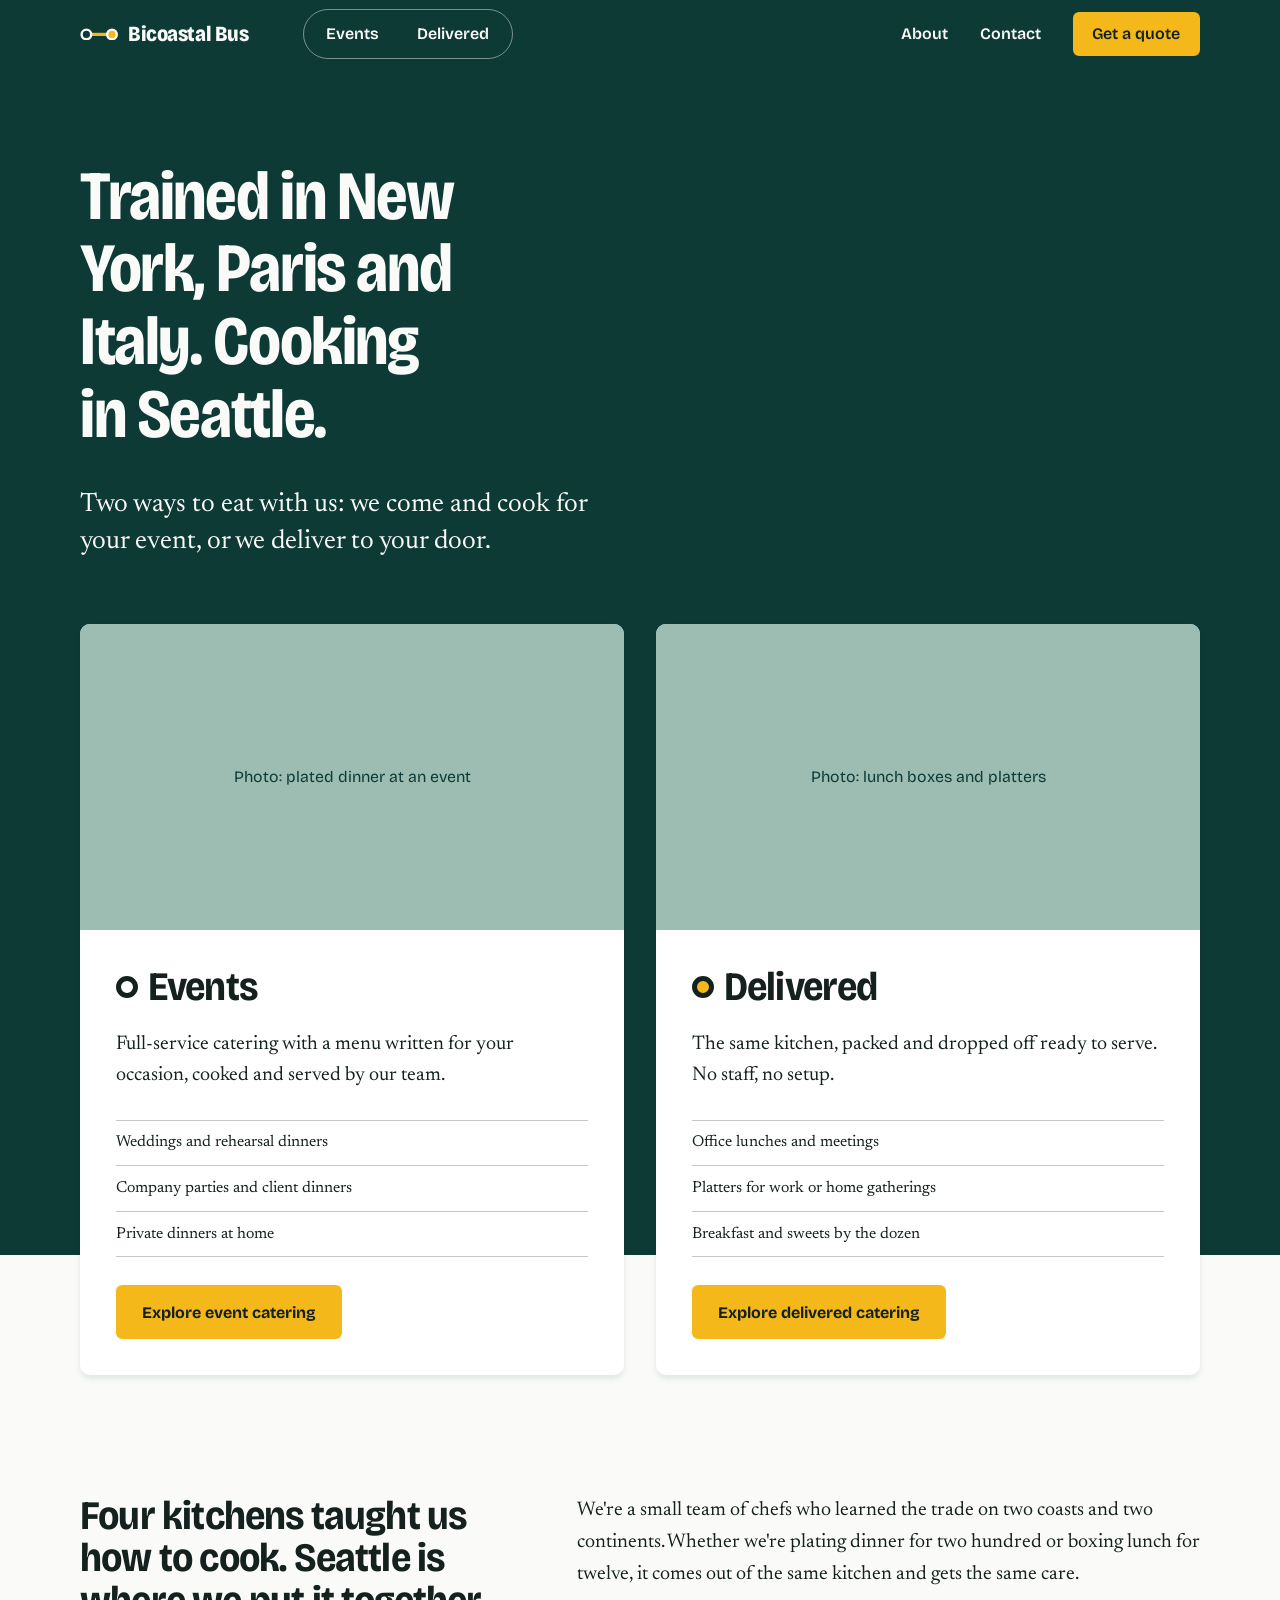
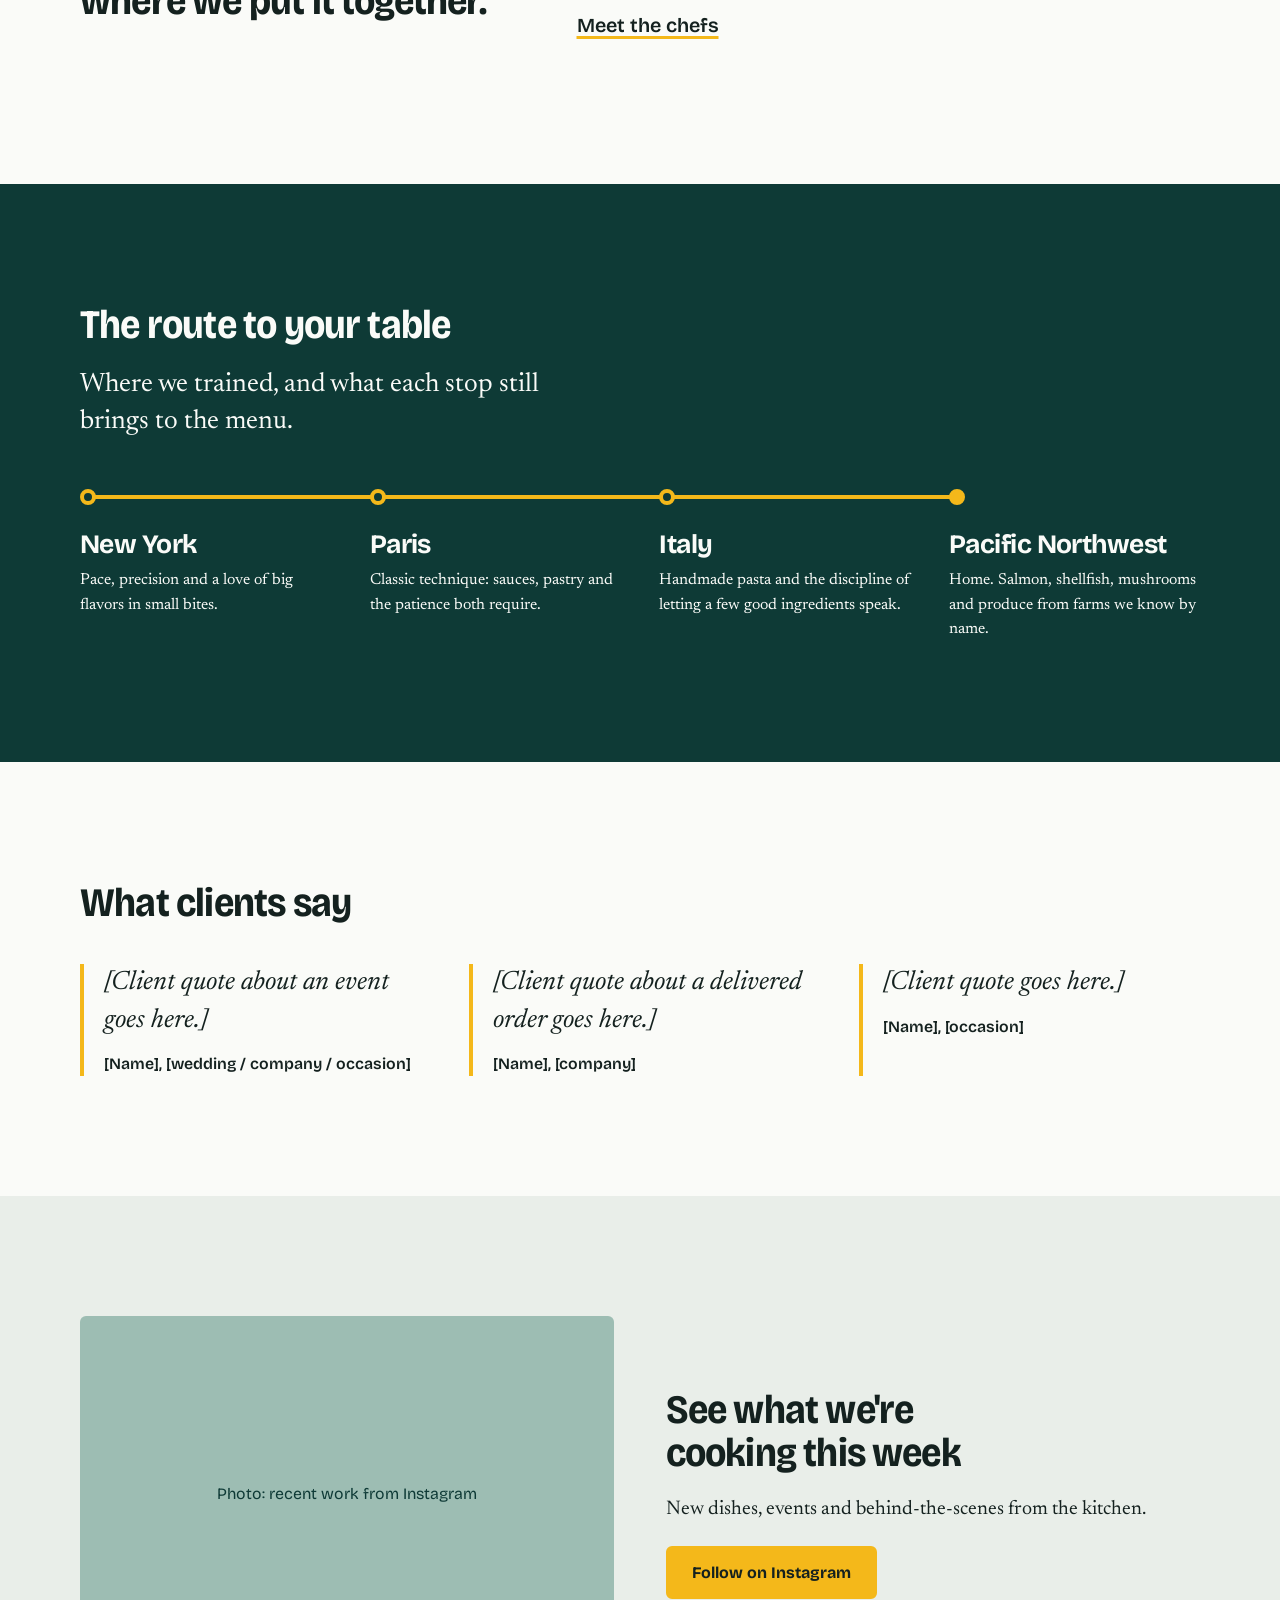
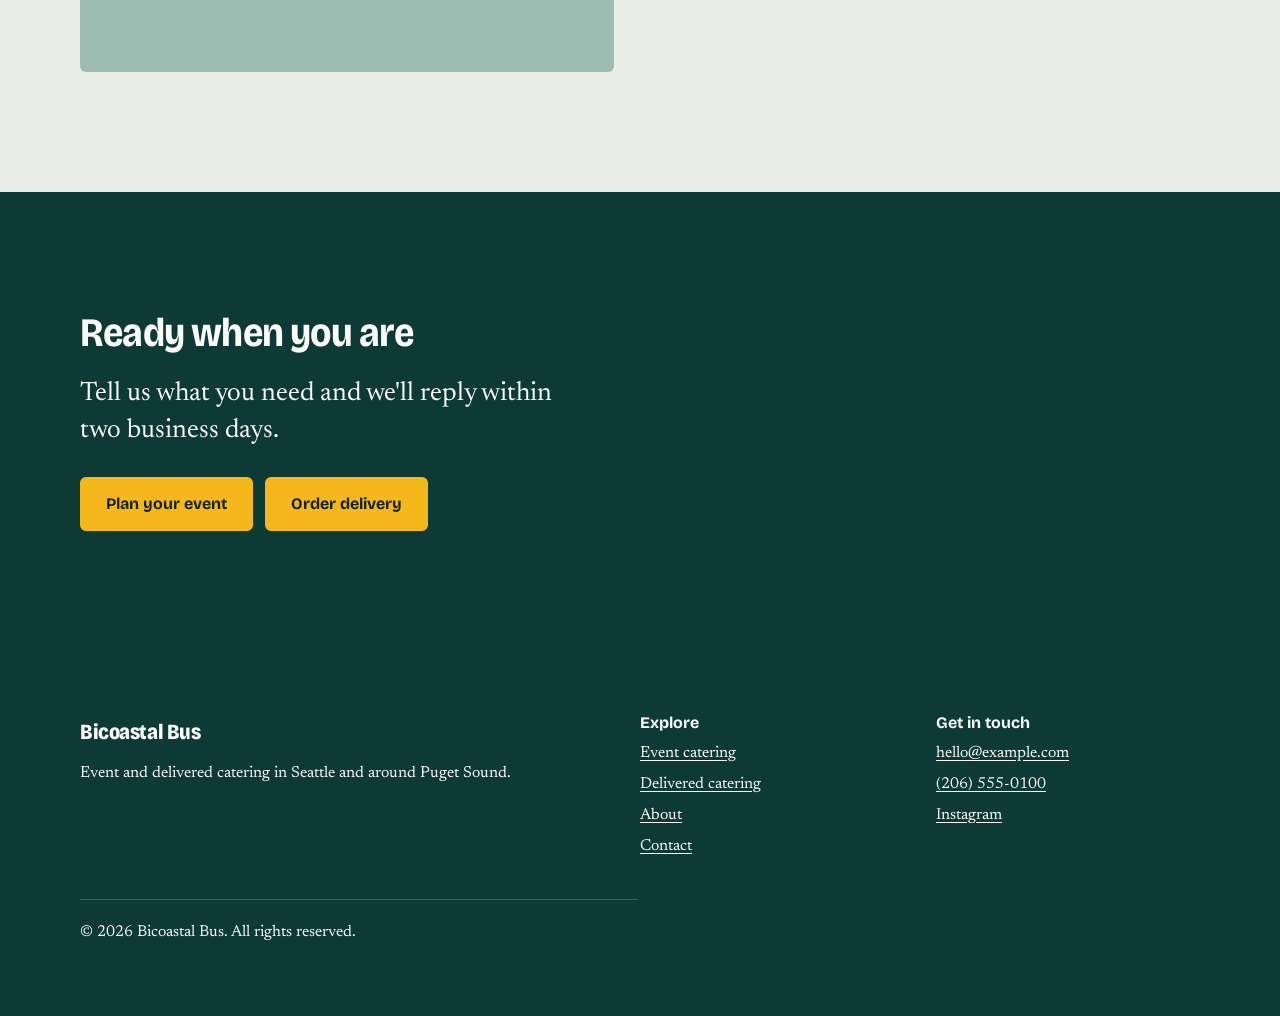
==== index.html @ 14158a3b "setup repo" ====
<!DOCTYPE html>
<html lang="en">
<head>
  <meta charset="utf-8">
  <meta name="viewport" content="width=device-width, initial-scale=1">
  <title>Bicoastal Bus | Event and delivered catering in Seattle</title>
  <meta name="description" content="Seattle catering from chefs trained in New York, Paris, Italy and the Pacific Northwest. Full-service events and delivered catering.">
  <meta name="theme-color" content="#0e3a36">

  <script>document.documentElement.classList.add("js");</script>
  <link rel="preconnect" href="https://fonts.googleapis.com">
  <link rel="preconnect" href="https://fonts.gstatic.com" crossorigin>
  <link href="https://fonts.googleapis.com/css2?family=Bricolage+Grotesque:opsz,wdth,wght@12..96,75..100,400..800&family=Newsreader:ital,opsz,wght@0,6..72,400..600;1,6..72,400&display=swap" rel="stylesheet">
  <link rel="stylesheet" href="css/styles.css">
  <script src="js/main.js" defer></script>
</head>
<body>
  <a class="skip-link" href="#main">Skip to content</a>

  <!-- HEADER (repeated on every page) -->
  <header class="site-header">
    <div class="wrap site-header__inner">
      <a class="brand" href="index.html">
        <!-- Placeholder mark: two stops, one line. Swap for the real logo. -->
        <svg viewBox="0 0 48 16" aria-hidden="true">
          <line x1="8" y1="8" x2="40" y2="8" stroke="#f4b81a" stroke-width="4"/>
          <circle cx="8" cy="8" r="6" fill="#0e3a36" stroke="#fafbf8" stroke-width="3"/>
          <circle cx="40" cy="8" r="6" fill="#f4b81a" stroke="#fafbf8" stroke-width="3"/>
        </svg>
        Bicoastal Bus
      </a>

      <!-- The two sides of the business. Always visible, on every page. -->
      <nav class="mode" aria-label="Catering type">
        <a href="events.html">Events</a>
        <a href="delivered.html">Delivered</a>
        
      </nav>

      <button class="nav-toggle" type="button" aria-expanded="false" aria-controls="site-nav">Menu</button>

      <nav class="site-nav" id="site-nav" aria-label="Main">
        <ul>
          <li><a href="about.html">About</a></li>
          <li><a href="contact.html">Contact</a></li>
          <li><a class="btn" href="contact.html">Get a quote</a></li>
        </ul>
      </nav>
    </div>
  </header>

  <main id="main">

    <!-- HERO: headline, then the two doors -->
    <section class="hero">
      <div class="wrap">
        <h1>Trained in New York, Paris and Italy. Cooking in Seattle.</h1>
        <p class="lede">Two ways to eat with us: we come and cook for your event, or we deliver to your door.</p>

        <div class="doors">
          <article class="door">
            <figure class="photo"><span>Photo: plated dinner at an event</span></figure>
            <div class="door__body">
              <h2><span class="stop" aria-hidden="true"></span>Events</h2>
              <p>Full-service catering with a menu written for your occasion, cooked and served by our team.</p>
              <ul>
                <li>Weddings and rehearsal dinners</li>
                <li>Company parties and client dinners</li>
                <li>Private dinners at home</li>
              </ul>
              <a class="btn" href="events.html">Explore event catering</a>
            </div>
          </article>

          <article class="door">
            <figure class="photo"><span>Photo: lunch boxes and platters</span></figure>
            <div class="door__body">
              <h2><span class="stop stop--filled" aria-hidden="true"></span>Delivered</h2>
              <p>The same kitchen, packed and dropped off ready to serve. No staff, no setup.</p>
              <ul>
                <li>Office lunches and meetings</li>
                <li>Platters for work or home gatherings</li>
                <li>Breakfast and sweets by the dozen</li>
              </ul>
              <a class="btn" href="delivered.html">Explore delivered catering</a>
            </div>
          </article>
        </div>
      </div>
    </section>

    <!-- BRAND STATEMENT -->
    <section class="section">
      <div class="wrap split">
        <h2>Four kitchens taught us how to cook. Seattle is where we put it together.</h2>
        <div>
          <p>We're a small team of chefs who learned the trade on two coasts and two continents. Whether we're plating dinner for two hundred or boxing lunch for twelve, it comes out of the same kitchen and gets the same care.</p>
          <p><a class="text-link" href="about.html">Meet the chefs</a></p>
        </div>
      </div>
    </section>

    <!-- THE ROUTE -->
    <section class="section section--dark" aria-labelledby="route-heading">
      <div class="wrap">
        <h2 id="route-heading">The route to your table</h2>
        <p class="lede" style="margin-bottom: 3rem;">Where we trained, and what each stop still brings to the menu.</p>

        <ol class="route">
          <li class="route__stop">
            <h3>New York</h3>
            <p>Pace, precision and a love of big flavors in small bites.</p>
          </li>
          <li class="route__stop">
            <h3>Paris</h3>
            <p>Classic technique: sauces, pastry and the patience both require.</p>
          </li>
          <li class="route__stop">
            <h3>Italy</h3>
            <p>Handmade pasta and the discipline of letting a few good ingredients speak.</p>
          </li>
          <li class="route__stop">
            <h3>Pacific Northwest</h3>
            <p>Home. Salmon, shellfish, mushrooms and produce from farms we know by name.</p>
          </li>
        </ol>
      </div>
    </section>

    <!-- CLIENT QUOTES — placeholders: use real reviews only -->
    <section class="section" aria-labelledby="quotes-heading">
      <div class="wrap">
        <h2 id="quotes-heading" style="margin-bottom: 2.5rem;">What clients say</h2>
        <div class="quotes">
          <blockquote>
            <p>[Client quote about an event goes here.]</p>
            <footer>[Name], [wedding / company / occasion]</footer>
          </blockquote>
          <blockquote>
            <p>[Client quote about a delivered order goes here.]</p>
            <footer>[Name], [company]</footer>
          </blockquote>
          <blockquote>
            <p>[Client quote goes here.]</p>
            <footer>[Name], [occasion]</footer>
          </blockquote>
        </div>
      </div>
    </section>

    <!-- INSTAGRAM -->
    <section class="section section--fog">
      <div class="wrap split split--even">
        <figure class="photo photo--wide"><span>Photo: recent work from Instagram</span></figure>
        <div>
          <h2>See what we're cooking this week</h2>
          <p>New dishes, events and behind-the-scenes from the kitchen.</p>
          <a class="btn" href="https://www.instagram.com/bicoastalbus25/" rel="noopener">Follow on Instagram</a>
        </div>
      </div>
    </section>

    <!-- CLOSING CTA: both paths again -->
    <section class="section section--dark cta-band">
      <div class="wrap">
        <h2>Ready when you are</h2>
        <p class="lede">Tell us what you need and we'll reply within two business days.</p>
        <p style="display: flex; flex-wrap: wrap; gap: 0.75rem; margin: 0;">
          <a class="btn" href="contact.html?type=event">Plan your event</a>
          <a class="btn" href="contact.html?type=delivered">Order delivery</a>
        </p>
      </div>
    </section>

  </main>

  <!-- FOOTER (repeated on every page) -->
  <footer class="site-footer">
    <div class="wrap">
      <div class="site-footer__inner">
        <div>
          <a class="brand" href="index.html">Bicoastal Bus</a>
          <p>Event and delivered catering in Seattle and around Puget Sound.</p>
        </div>
        <div>
          <h2>Explore</h2>
          <ul>
            <li><a href="events.html">Event catering</a></li>
            <li><a href="delivered.html">Delivered catering</a></li>
            <li><a href="about.html">About</a></li>
            <li><a href="contact.html">Contact</a></li>
          </ul>
        </div>
        <div>
          <h2>Get in touch</h2>
          <ul>
            <!-- TODO: real email and phone -->
            <li><a href="mailto:hello@example.com">hello@example.com</a></li>
            <li><a href="tel:+12065550100">(206) 555-0100</a></li>
            <li><a href="https://www.instagram.com/bicoastalbus25/" rel="noopener">Instagram</a></li>
          </ul>
        </div>
      </div>
      <p class="site-footer__legal">&copy; <span data-year>2026</span> Bicoastal Bus. All rights reserved.</p>
    </div>
  </footer>
</body>
</html>
---- css/styles.css ----
/* ==========================================================================
   Bicoastal Bus — starter stylesheet
   Version 2: Events / Delivered structure
   1. Tokens   2. Base   3. Layout helpers   4. Header / nav + mode switch
   5. Buttons   6. Hero + doors   7. Route   8. Sections   9. Menus
   10. Forms   11. Footer   12. Motion preferences
   ========================================================================== */

/* 1. Tokens --------------------------------------------------------------- */
:root {
  --spruce: #0e3a36;   /* primary dark: header, hero, footer */
  --ink: #14211f;      /* body text */
  --paper: #fafbf8;    /* page background */
  --fog: #e9eee9;      /* alternate section background */
  --glass: #9dbdb3;    /* photo placeholders, quiet accents */
  --yellow: #f4b81a;   /* the bus: route line, buttons, focus */

  --font-display: "Bricolage Grotesque", "Arial Narrow", system-ui, sans-serif;
  --font-body: "Newsreader", Georgia, "Times New Roman", serif;

  /* Fluid type scale (min at ~360px, max at ~1280px) */
  --step--1: clamp(0.9rem, 0.87rem + 0.15vw, 1rem);
  --step-0: clamp(1.0625rem, 1rem + 0.3vw, 1.25rem);
  --step-1: clamp(1.3rem, 1.18rem + 0.6vw, 1.7rem);
  --step-2: clamp(1.7rem, 1.4rem + 1.4vw, 2.6rem);
  --step-3: clamp(2.3rem, 1.6rem + 3.4vw, 4.6rem);

  --gutter: clamp(1.25rem, 0.6rem + 3vw, 3rem);
  --section: clamp(3.5rem, 2rem + 7vw, 7.5rem);
  --max: 76rem;
  --radius: 0.375rem;
}

/* 2. Base ----------------------------------------------------------------- */
*, *::before, *::after { box-sizing: border-box; }

html { -webkit-text-size-adjust: 100%; scroll-behavior: smooth; }

body {
  margin: 0;
  background: var(--paper);
  color: var(--ink);
  font-family: var(--font-body);
  font-size: var(--step-0);
  line-height: 1.6;
}

h1, h2, h3 {
  font-family: var(--font-display);
  font-weight: 700;
  line-height: 1.05;
  letter-spacing: -0.02em;
  margin: 0 0 0.5em;
  text-wrap: balance;
}
h1 { font-size: var(--step-3); font-stretch: 85%; }
h2 { font-size: var(--step-2); font-stretch: 90%; }
h3 { font-size: var(--step-1); line-height: 1.2; }

p { margin: 0 0 1em; max-width: 62ch; }
a { color: inherit; text-underline-offset: 0.2em; }
img { display: block; max-width: 100%; height: auto; }
:where(ul[class], ol[class]),
.site-nav ul,
.site-footer ul { list-style: none; margin: 0; padding: 0; }

:focus-visible {
  outline: 3px solid var(--yellow);
  outline-offset: 3px;
  border-radius: 2px;
}

.skip-link {
  position: absolute;
  left: 1rem;
  top: -4rem;
  z-index: 100;
  background: var(--yellow);
  color: var(--ink);
  padding: 0.6rem 1rem;
  font-family: var(--font-display);
  font-weight: 600;
}
.skip-link:focus { top: 1rem; }

.visually-hidden {
  position: absolute;
  width: 1px; height: 1px;
  overflow: hidden;
  clip-path: inset(50%);
  white-space: nowrap;
}

/* 3. Layout helpers ------------------------------------------------------- */
.wrap {
  width: 100%;
  max-width: var(--max);
  margin-inline: auto;
  padding-inline: var(--gutter);
}

.section { padding-block: var(--section); }
.section--fog { background: var(--fog); }
.section--dark { background: var(--spruce); color: var(--paper); }

.lede { font-size: var(--step-1); line-height: 1.4; max-width: 34ch; }

/* Two columns from 800px up; stacked below. */
.split {
  display: grid;
  gap: clamp(1.5rem, 4vw, 4rem);
}
@media (min-width: 50em) {
  .split { grid-template-columns: 5fr 7fr; align-items: start; }
  .split--even { grid-template-columns: 1fr 1fr; align-items: center; }
}

/* Photo slots.
   Replace the <span> with <img src="images/…" alt="…" loading="lazy">.
   The figure keeps its aspect ratio either way. */
.photo {
  margin: 0;
  aspect-ratio: 4 / 5;
  background: var(--glass);
  border-radius: var(--radius);
  overflow: hidden;
  display: grid;
  place-items: center;
}
.photo--wide { aspect-ratio: 3 / 2; }
.photo img { width: 100%; height: 100%; object-fit: cover; }
.photo span {
  font-family: var(--font-display);
  font-size: var(--step--1);
  color: var(--spruce);
  padding: 1rem;
  text-align: center;
}

/* 4. Header / nav --------------------------------------------------------- */
.site-header {
  position: sticky;
  top: 0;
  z-index: 50;
  background: var(--spruce);
  color: var(--paper);
}
.site-header__inner {
  display: flex;
  align-items: center;
  justify-content: space-between;
  flex-wrap: wrap;
  gap: 0 1rem;
  min-height: 4.25rem;
}
.site-header .brand { padding-block: 0.9rem; }

.brand {
  display: inline-flex;
  align-items: center;
  gap: 0.6rem;
  font-family: var(--font-display);
  font-weight: 800;
  font-stretch: 85%;
  font-size: 1.35rem;
  letter-spacing: -0.02em;
  text-decoration: none;
}
.brand svg { width: 2.4rem; height: auto; flex: none; }

/* Events / Delivered switch. Sits in the header on every page.
   Mobile: full-width second row. Desktop: inline next to the logo. */
.mode {
  display: flex;
  order: 3;
  flex-basis: 100%;
  margin-bottom: 0.75rem;
  padding: 3px;
  border: 1.5px solid rgb(250 251 248 / 0.45);
  border-radius: 99px;
}
.mode a {
  flex: 1;
  text-align: center;
  padding: 0.5rem 1.2rem;
  border-radius: 99px;
  font-family: var(--font-display);
  font-weight: 600;
  font-size: 1rem;
  text-decoration: none;
}
.mode a:hover { background: rgb(250 251 248 / 0.12); }
.mode a[aria-current="page"] { background: var(--yellow); color: var(--ink); }
@media (min-width: 56em) {
  .mode { order: 0; flex-basis: auto; margin: 0 auto 0 clamp(1rem, 3vw, 2.5rem); }
}

.nav-toggle {
  display: inline-flex;
  align-items: center;
  gap: 0.5rem;
  background: none;
  border: 1.5px solid currentColor;
  border-radius: var(--radius);
  color: inherit;
  font: 600 1rem var(--font-display);
  padding: 0.5rem 0.8rem;
  cursor: pointer;
}

.site-nav { display: none; }
.site-nav.is-open {
  display: block;
  position: absolute;
  inset: 100% 0 auto 0;
  background: var(--spruce);
  border-top: 1px solid rgb(250 251 248 / 0.2);
  padding: 0.5rem var(--gutter) 1.5rem;
}
.site-nav ul { display: flex; flex-direction: column; }
.site-nav a {
  display: block;
  padding: 0.85rem 0;
  font-family: var(--font-display);
  font-weight: 600;
  font-size: 1.15rem;
  text-decoration: none;
}
.site-nav a[aria-current="page"] {
  text-decoration: underline;
  text-decoration-color: var(--yellow);
  text-decoration-thickness: 3px;
}
.site-nav .btn { display: inline-block; margin-top: 0.75rem; padding: 0.8rem 1.3rem; }

/* No JS? Show the nav inline instead of hiding it behind a dead button. */
html:not(.js) .nav-toggle { display: none; }
html:not(.js) .site-header__inner { flex-wrap: wrap; padding-block: 0.75rem; }
html:not(.js) .site-nav { display: block; width: 100%; }

/* 56em, not 48em: the header also has to fit the Events / Delivered switch. */
@media (min-width: 56em) {
  .nav-toggle { display: none; }
  .site-nav,
  .site-nav.is-open,
  html:not(.js) .site-nav {
    display: block;
    position: static;
    width: auto;
    padding: 0;
    border: 0;
  }
  .site-nav ul { flex-direction: row; align-items: center; gap: clamp(1rem, 2.5vw, 2.25rem); }
  .site-nav a { font-size: 1rem; padding: 0.5rem 0; }
  .site-nav .btn { margin-top: 0; padding: 0.65rem 1.1rem; }
}

/* 5. Buttons -------------------------------------------------------------- */
.btn {
  display: inline-block;
  background: var(--yellow);
  color: var(--ink);
  font-family: var(--font-display);
  font-weight: 700;
  font-size: 1rem;
  line-height: 1.2;
  text-decoration: none;
  padding: 0.95rem 1.5rem;
  border: 2px solid var(--yellow);
  border-radius: var(--radius);
  cursor: pointer;
  transition: background-color 0.15s, color 0.15s;
}
.btn:hover { background: transparent; color: inherit; }
.section:not(.section--dark) .btn:hover,
.form .btn:hover { background: var(--ink); border-color: var(--ink); color: var(--paper); }

.text-link {
  font-family: var(--font-display);
  font-weight: 600;
  text-decoration-color: var(--yellow);
  text-decoration-thickness: 3px;
}

/* 6. Hero ----------------------------------------------------------------- */
.hero {
  background: var(--spruce);
  color: var(--paper);
  padding-block: clamp(2.5rem, 1rem + 6vw, 6rem) 0;
}
/* flow-root keeps the doors' negative margin inside the hero, so the hero
   band ends partway down the cards instead of the margin collapsing out. */
.hero > .wrap { display: flow-root; }
.hero h1 { max-width: 14ch; }
.hero .lede { margin-bottom: 1.75rem; }

/* The two doors: Events and Delivered. They hang over the bottom edge of the hero. */
.doors {
  display: grid;
  gap: clamp(1rem, 2.5vw, 2rem);
  margin-top: clamp(2.5rem, 6vw, 4rem);
  margin-bottom: calc(var(--section) * -1);
  position: relative;
}
@media (min-width: 50em) { .doors { grid-template-columns: 1fr 1fr; } }
.hero + .section { padding-top: calc(var(--section) * 2); }

.door {
  display: flex;
  flex-direction: column;
  background: #fff;
  color: var(--ink);
  border: none;
  box-shadow: 0 4px 6px rgba(14, 58, 54, 0.1);
  border-radius: 10px;
  overflow: hidden;
}
.door .photo { border-radius: 0; aspect-ratio: 16 / 9; }
.door__body {
  display: flex;
  flex-direction: column;
  align-items: flex-start;
  flex: 1;
  padding: clamp(1.25rem, 3vw, 2.25rem);
}
.door h2 { display: flex; align-items: center; gap: 0.6rem; }
.door ul { width: 100%; margin: 0.5rem 0 1.75rem; padding: 0; list-style: none; border-top: 1px solid rgb(20 33 31 / 0.25); }
.door li { padding-block: 0.6rem; border-bottom: 1px solid rgb(20 33 31 / 0.25); font-size: var(--step--1); }
.door .btn { margin-top: auto; }
.door .btn:hover { background: var(--ink); border-color: var(--ink); color: var(--paper); }

/* Stop markers, borrowed from the logo: hollow = Events, filled = Delivered. */
.stop {
  flex: none;
  width: 0.55em;
  height: 0.55em;
  border-radius: 50%;
  border: 0.14em solid var(--ink);
  background: #fff;
}
.stop--filled { background: var(--yellow); }

/* Shorter banner for inner pages */
.page-head {
  background: var(--spruce);
  color: var(--paper);
  padding-block: clamp(2.5rem, 1rem + 5vw, 5rem);
}
.page-head h1 { max-width: 16ch; }
.mode-delivered .page-head { background: var(--yellow); color: var(--ink); }
.page-head p:last-child { margin-bottom: 0; }

/* 7. Route — the bus line with four stops --------------------------------- */
.route {
  position: relative;
  display: grid;
  gap: 2rem;
  padding-left: 2.25rem;         /* mobile: vertical line on the left */
}
.route::before {                  /* the line */
  content: "";
  position: absolute;
  left: 0.5rem;
  top: 0.5rem;
  bottom: 0.5rem;
  width: 4px;
  margin-left: -2px;
  background: var(--yellow);
  transform-origin: top;
  animation: route-draw 1.1s cubic-bezier(0.6, 0, 0.2, 1) 0.2s both;
}
.route__stop { position: relative; }
.route__stop::before {            /* the stop marker */
  content: "";
  position: absolute;
  left: -2.25rem;
  top: 0.2rem;
  width: 1rem;
  height: 1rem;
  border-radius: 50%;
  background: var(--paper);
  border: 4px solid var(--ink);
  box-sizing: border-box;
}
.section--dark .route__stop::before { background: var(--spruce); border-color: var(--yellow); }
.route__stop:last-child::before { background: var(--yellow); }   /* terminus: Seattle */
.route__stop h3 { margin-bottom: 0.3em; }
.route__stop p { font-size: var(--step--1); line-height: 1.55; margin: 0; max-width: 34ch; }

@media (min-width: 50em) {
  .route {
    grid-template-columns: repeat(4, 1fr);
    --route-gap: clamp(1rem, 3vw, 2.5rem);
    gap: var(--route-gap);
    padding-left: 0;
    padding-top: 2.5rem;         /* desktop: horizontal line across the top */
  }
  .route::before {
    left: 0.5rem;
    /* End the line at the last stop (start of column 4), not the container edge. */
    right: calc(25% - 0.75 * var(--route-gap) - 0.5rem);
    top: 0.5rem;
    bottom: auto;
    width: auto;
    height: 4px;
    margin: -2px 0 0;
    transform-origin: left;
    animation-name: route-draw-x;
  }
  .route__stop::before { left: 0; top: -2.5rem; }
}

@keyframes route-draw   { from { transform: scaleY(0); } }
@keyframes route-draw-x { from { transform: scaleX(0); } }

/* 8. Sections ------------------------------------------------------------- */
/* Events: a ruled list, not cards. Name on the left, detail on the right. */
.events { border-top: 2px solid var(--ink); }
.events li {
  display: grid;
  gap: 0.25rem 2rem;
  padding-block: 1.4rem;
  border-bottom: 1px solid rgb(20 33 31 / 0.25);
}
.events h3 { margin: 0; }
.events p { margin: 0; }
@media (min-width: 40em) {
  .events li { grid-template-columns: minmax(12rem, 1fr) 2fr; align-items: baseline; }
}

.team {
  display: grid;
  gap: clamp(1.5rem, 4vw, 3rem);
  grid-template-columns: repeat(auto-fit, minmax(min(16rem, 100%), 1fr));
}
.team h3 { margin: 1rem 0 0.2em; }
.team p { font-size: var(--step--1); }

.cta-band { text-align: left; }
.cta-band h2 { max-width: 18ch; }
.cta-band .lede { margin-bottom: 1.75rem; }

/* How delivery works: a real sequence, so it gets numbers. */
.steps {
  display: grid;
  gap: 2rem clamp(1.5rem, 4vw, 3rem);
  counter-reset: step;
}
@media (min-width: 50em) { .steps { grid-template-columns: repeat(3, 1fr); } }
.steps li { counter-increment: step; border-top: 2px solid var(--ink); padding-top: 1rem; }
.steps li::before {
  content: counter(step);
  display: block;
  font-family: var(--font-display);
  font-weight: 800;
  font-size: var(--step-2);
  line-height: 1;
  margin-bottom: 0.5rem;
}
.steps h3 { margin-bottom: 0.3em; }
.steps p { margin: 0; font-size: var(--step--1); }

/* Ordering facts: label / value pairs */
.facts { display: grid; gap: 0; margin: 0; border-top: 2px solid var(--ink); }
.facts div {
  display: grid;
  gap: 0.15rem 2rem;
  padding-block: 1rem;
  border-bottom: 1px solid rgb(20 33 31 / 0.25);
}
@media (min-width: 40em) { .facts div { grid-template-columns: minmax(10rem, 1fr) 2fr; } }
.facts dt { font-family: var(--font-display); font-weight: 700; }
.facts dd { margin: 0; }

/* Client quotes: plain text, no cards */
.quotes {
  display: grid;
  gap: 2.5rem clamp(1.5rem, 4vw, 3rem);
  grid-template-columns: repeat(auto-fit, minmax(min(16rem, 100%), 1fr));
}
.quotes blockquote { margin: 0; padding-left: 1.25rem; border-left: 4px solid var(--yellow); }
.quotes p { font-size: var(--step-1); line-height: 1.4; font-style: italic; margin-bottom: 0.75rem; }
.quotes footer { font-family: var(--font-display); font-weight: 600; font-size: var(--step--1); }

/* 9. Menus ---------------------------------------------------------------- */
.tabs {
  display: flex;
  gap: 0.5rem;
  overflow-x: auto;              /* swipeable on narrow screens */
  padding: 4px;
  margin: -4px -4px 2.5rem;
  scrollbar-width: thin;
}
.tabs button {
  flex: none;
  background: transparent;
  border: 2px solid var(--ink);
  border-radius: 99px;
  color: var(--ink);
  font: 600 1rem var(--font-display);
  padding: 0.6rem 1.15rem;
  cursor: pointer;
}
.tabs button[aria-selected="true"] { background: var(--ink); color: var(--paper); }
html:not(.js) .tabs { display: none; }          /* without JS, every menu just shows */
.js .menu-panel[hidden] { display: none; }
.menu-panel + .menu-panel { margin-top: 3.5rem; }
.js .menu-panel + .menu-panel { margin-top: 0; }
.js .menu-panel > h2 { position: absolute; width: 1px; height: 1px; overflow: hidden; clip-path: inset(50%); }

.dishes {
  display: grid;
  gap: 0 clamp(2rem, 5vw, 5rem);
  border-top: 2px solid var(--ink);
}
@media (min-width: 50em) { .dishes { grid-template-columns: 1fr 1fr; } }
.dishes li { padding-block: 1.2rem; border-bottom: 1px solid rgb(20 33 31 / 0.25); }
.dishes h3 { font-size: var(--step-0); font-stretch: 100%; letter-spacing: -0.01em; margin: 0 0 0.15em; }
.dishes p { font-size: var(--step--1); margin: 0; }
.dishes small {
  font-family: var(--font-display);
  font-size: 0.8rem;
  font-weight: 600;
  margin-left: 0.4rem;
  white-space: nowrap;
}
.menu-note { font-size: var(--step--1); margin-top: 2rem; }

/* 10. Forms --------------------------------------------------------------- */
.form { display: grid; gap: 1.25rem; }
@media (min-width: 36em) {
  .form { grid-template-columns: 1fr 1fr; }
  .form .field--full { grid-column: 1 / -1; }
}
.field label {
  display: block;
  font-family: var(--font-display);
  font-weight: 600;
  font-size: 0.95rem;
  margin-bottom: 0.35rem;
}
.field input,
.field select,
.field textarea {
  width: 100%;
  font: inherit;
  font-size: 1.0625rem;          /* ≥16px so iOS doesn't zoom on focus */
  color: var(--ink);
  background: #fff;
  border: 1.5px solid var(--ink);
  border-radius: var(--radius);
  padding: 0.75rem 0.85rem;
}
.choice { border: 0; margin: 0; padding: 0; min-width: 0; }
.choice legend {
  font-family: var(--font-display);
  font-weight: 600;
  font-size: 0.95rem;
  margin-bottom: 0.5rem;
  padding: 0;
}
.choice__options { display: grid; gap: 0.75rem; }
@media (min-width: 36em) { .choice__options { grid-template-columns: 1fr 1fr; } }
.choice label {
  display: flex;
  align-items: center;
  gap: 0.6rem;
  padding: 0.8rem 1rem;
  background: #fff;
  border: 1.5px solid var(--ink);
  border-radius: var(--radius);
  font-family: var(--font-display);
  font-weight: 600;
  cursor: pointer;
}
.choice label:has(input:checked) { background: var(--yellow); }
.choice input { width: 1.1rem; height: 1.1rem; accent-color: var(--ink); margin: 0; }
.field textarea { min-height: 9rem; resize: vertical; }
.field .hint { font-size: 0.85rem; margin: 0.3rem 0 0; }
.form-status {
  grid-column: 1 / -1;
  margin: 0;
  padding: 0.85rem 1rem;
  border-left: 4px solid var(--yellow);
  background: var(--fog);
  font-size: var(--step--1);
}
.form-status:empty { display: none; }

.contact-details { font-style: normal; }
.contact-details dt { font-family: var(--font-display); font-weight: 600; font-size: 0.95rem; }
.contact-details dd { margin: 0 0 1.25rem; }

/* 11. Footer -------------------------------------------------------------- */
.site-footer {
  background: var(--spruce);
  color: var(--paper);
  padding-block: clamp(2.5rem, 6vw, 4rem);
  font-size: var(--step--1);
}
.site-footer__inner {
  display: grid;
  gap: 2rem;
}
@media (min-width: 48em) {
  .site-footer__inner { grid-template-columns: 2fr 1fr 1fr; }
}
.site-footer h2 { font-size: 1rem; font-stretch: 100%; letter-spacing: 0; margin-bottom: 0.6rem; }
.site-footer li + li { margin-top: 0.35rem; }
.site-footer p { margin-bottom: 0.4em; }
.site-footer .brand { margin-bottom: 0.75rem; }
.site-footer__legal {
  margin-top: 2.5rem;
  padding-top: 1.25rem;
  border-top: 1px solid rgb(250 251 248 / 0.2);
}

/* 12. Motion preferences -------------------------------------------------- */
@media (prefers-reduced-motion: reduce) {
  html { scroll-behavior: auto; }
  .route::before { animation: none; }
  .btn { transition: none; }
}
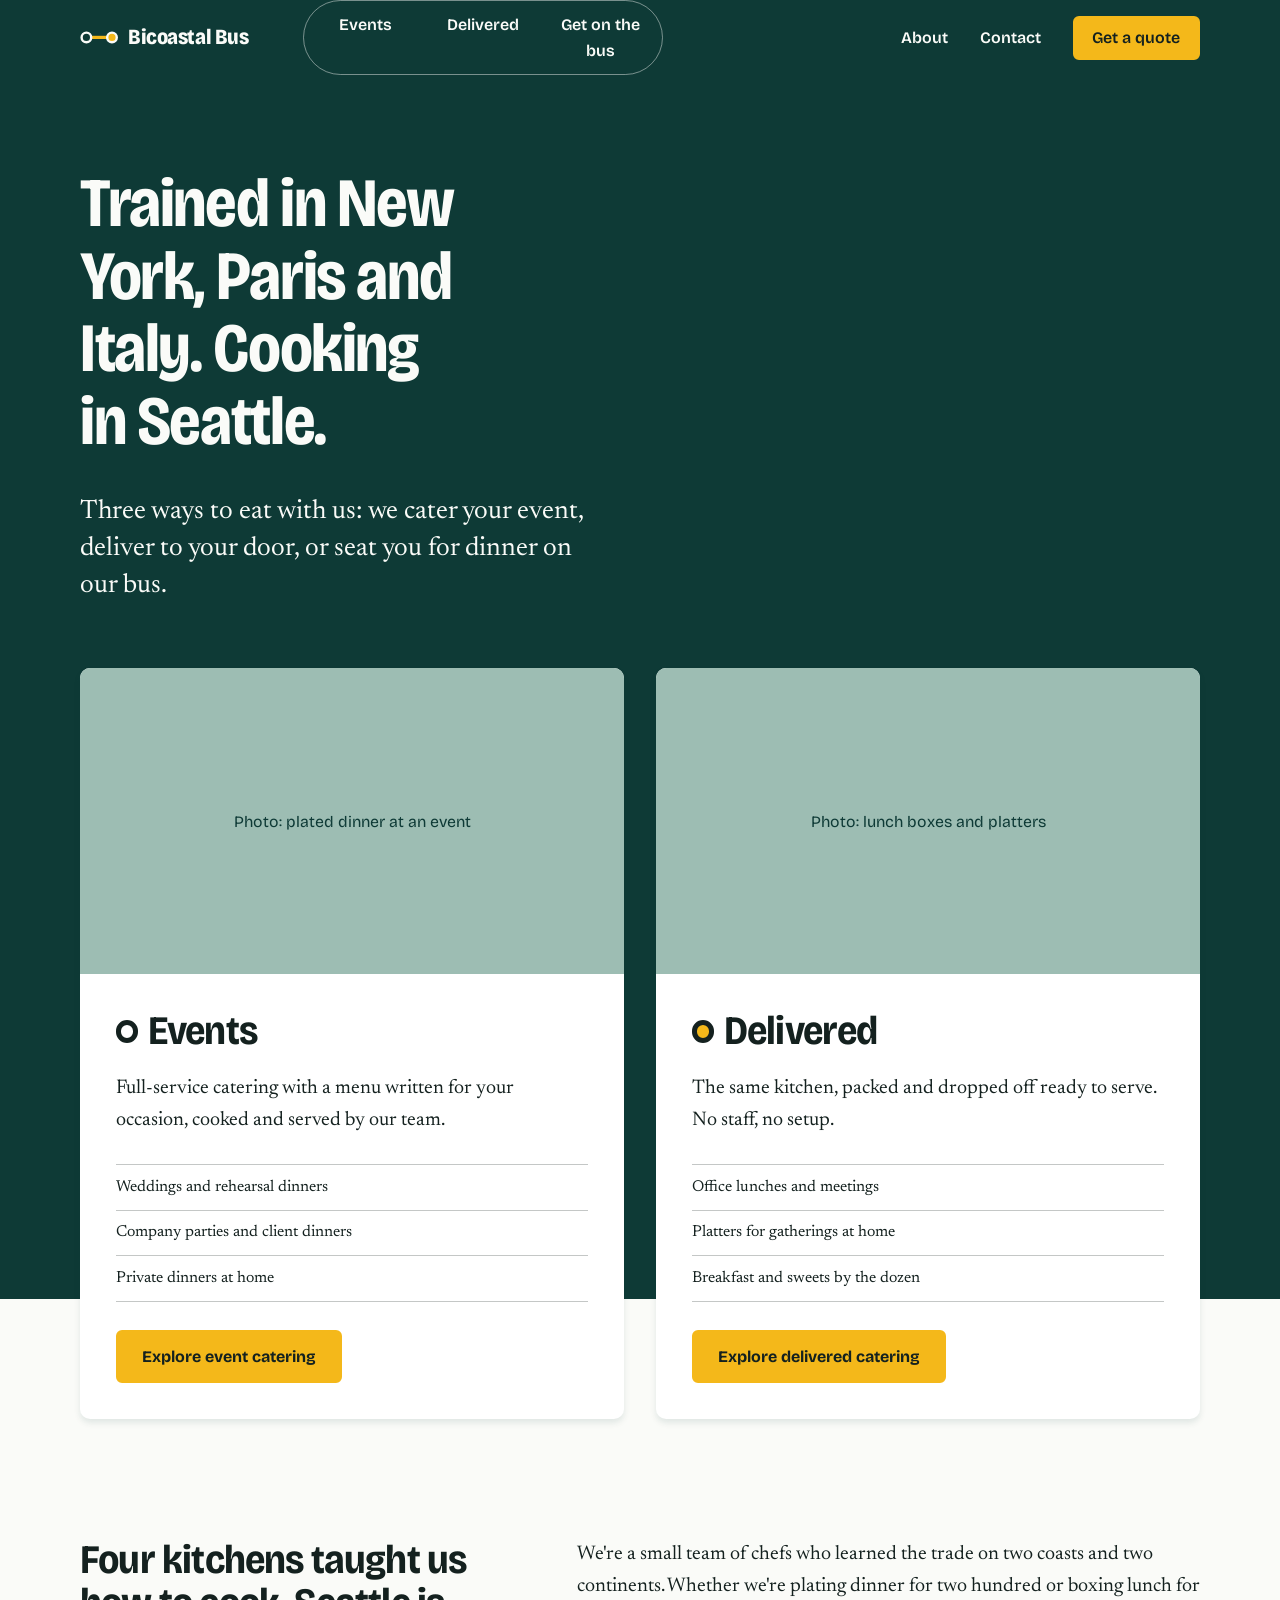
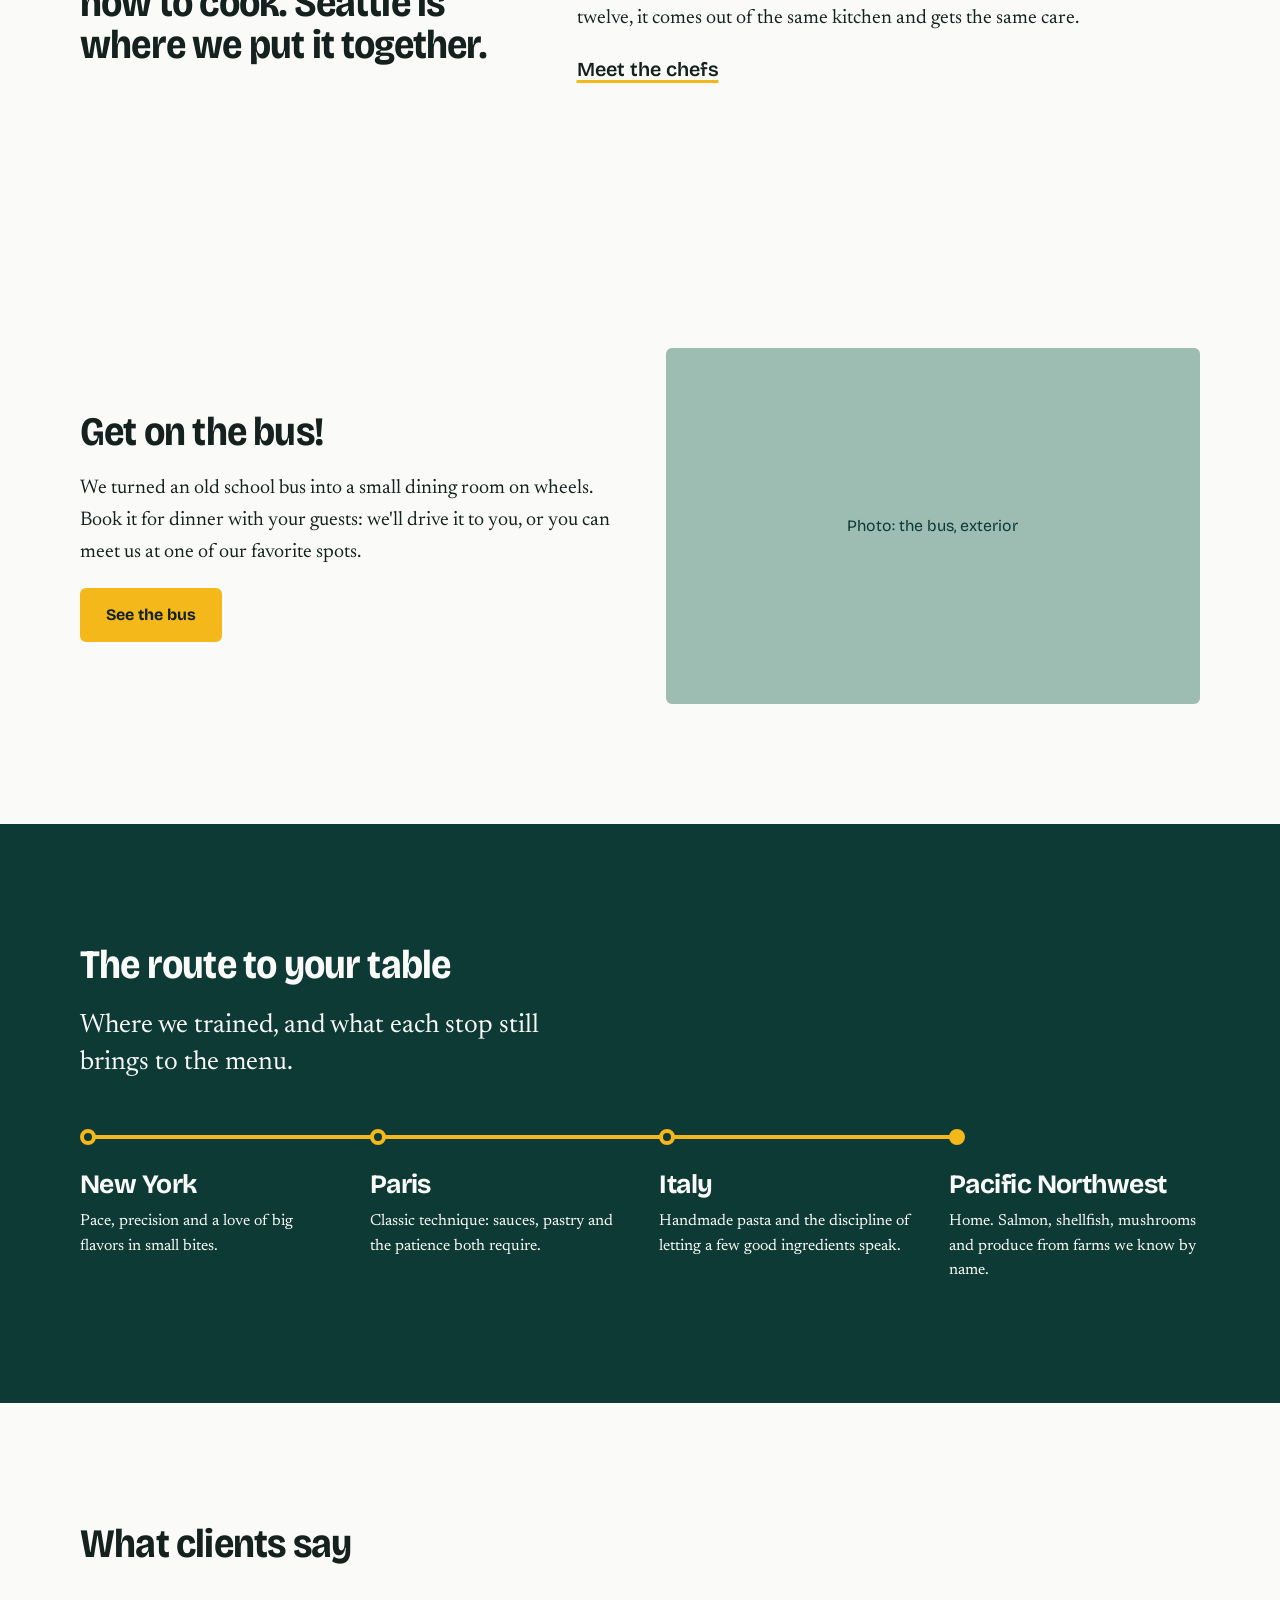
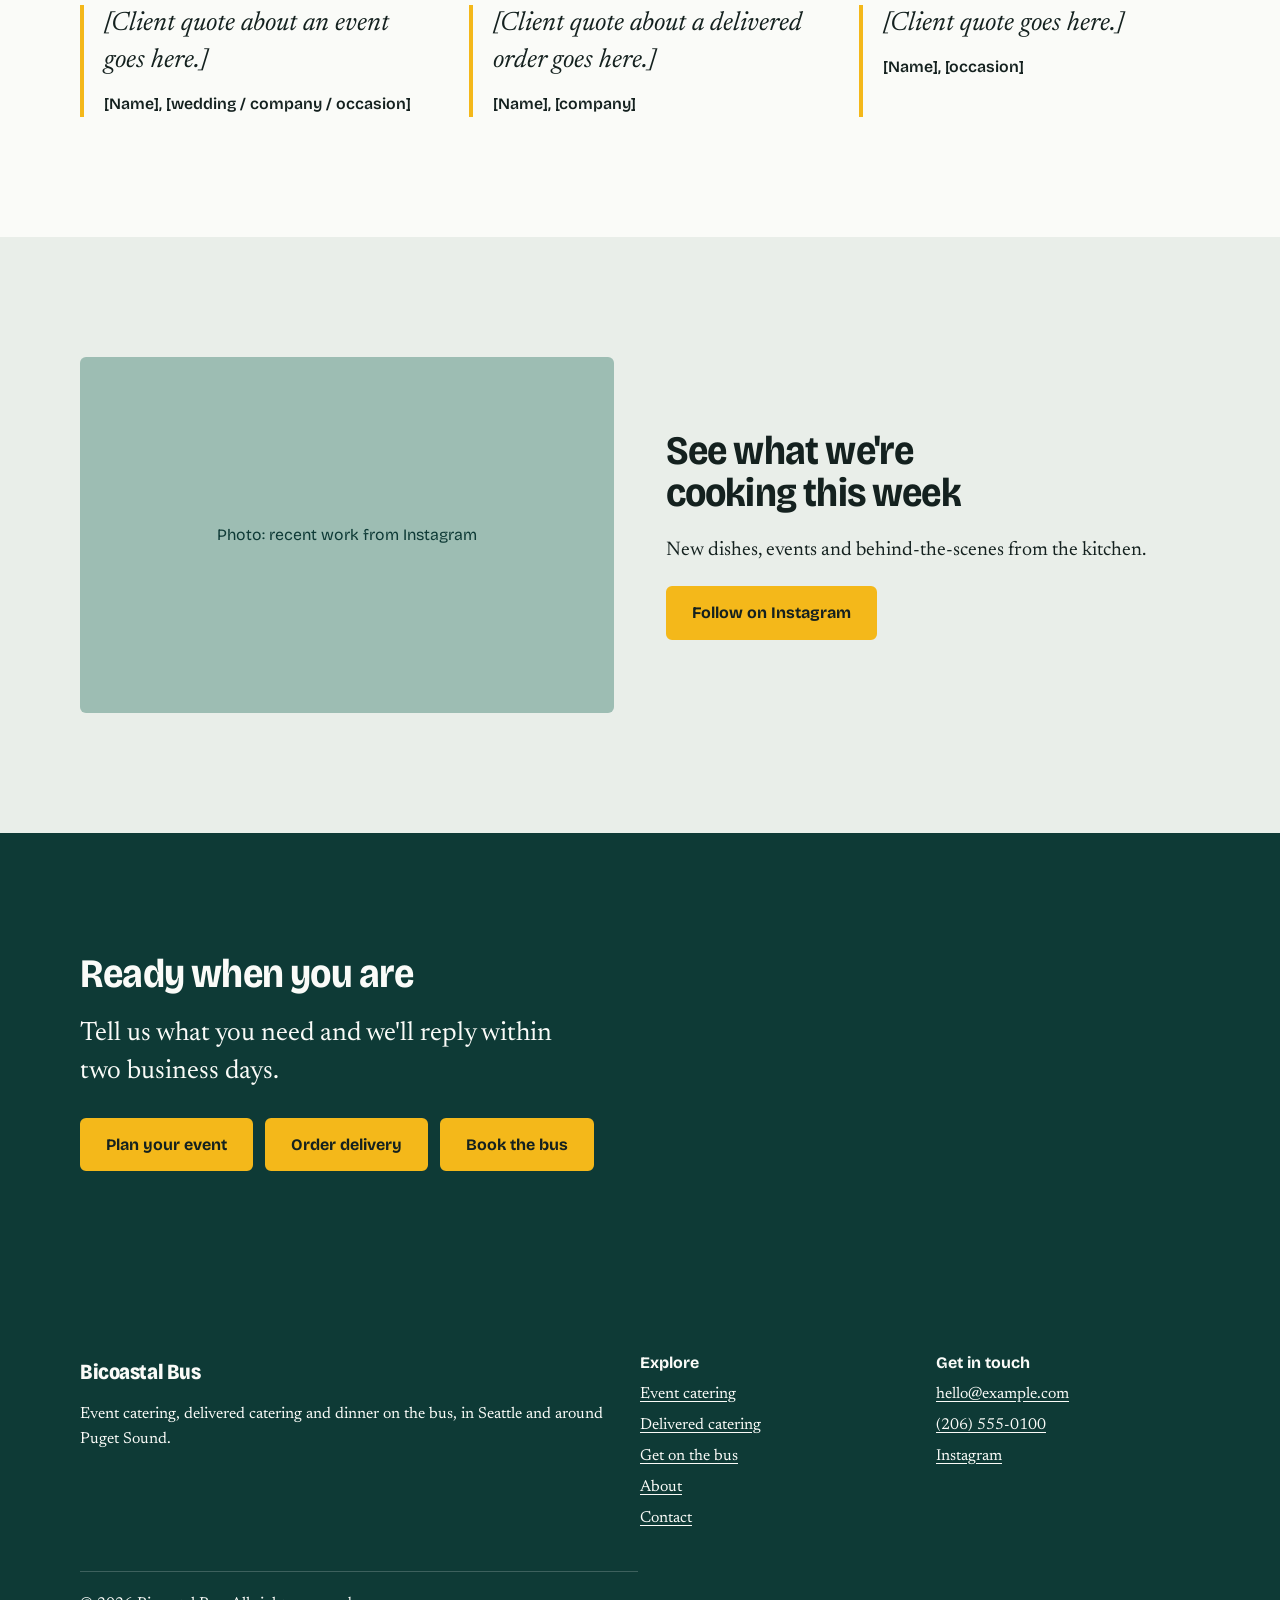
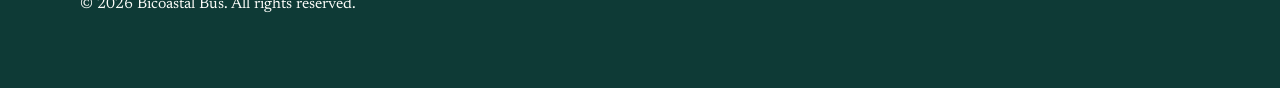
==== commit 0bf83c5c: "revise initial files" ====
--- a/index.html
+++ b/index.html
@@ -3,9 +3,14 @@
 <head>
   <meta charset="utf-8">
   <meta name="viewport" content="width=device-width, initial-scale=1">
-  <title>Bicoastal Bus | Event and delivered catering in Seattle</title>
-  <meta name="description" content="Seattle catering from chefs trained in New York, Paris, Italy and the Pacific Northwest. Full-service events and delivered catering.">
+  <title>Bicoastal Bus | Catering and bus dining in Seattle</title>
+  <meta name="description" content="Seattle catering from chefs trained in New York, Paris, Italy and the Pacific Northwest. Full-service events, delivered catering and dinner aboard our converted school bus.">
   <meta name="theme-color" content="#0e3a36">
+
+  <!-- Favicons: .ico for older browsers, .svg for modern ones, PNG for iOS home screen -->
+  <link rel="icon" href="favicon.ico" sizes="48x48">
+  <link rel="icon" href="favicon.svg" type="image/svg+xml">
+  <link rel="apple-touch-icon" href="apple-touch-icon.png">
 
   <script>document.documentElement.classList.add("js");</script>
   <link rel="preconnect" href="https://fonts.googleapis.com">
@@ -30,11 +35,11 @@
         Bicoastal Bus
       </a>
 
-      <!-- The two sides of the business. Always visible, on every page. -->
+      <!-- The three ways to eat with us. Always visible, on every page. -->
       <nav class="mode" aria-label="Catering type">
         <a href="events.html">Events</a>
         <a href="delivered.html">Delivered</a>
-        
+        <a href="bus.html">Get on the bus</a>
       </nav>
 
       <button class="nav-toggle" type="button" aria-expanded="false" aria-controls="site-nav">Menu</button>
@@ -55,7 +60,7 @@
     <section class="hero">
       <div class="wrap">
         <h1>Trained in New York, Paris and Italy. Cooking in Seattle.</h1>
-        <p class="lede">Two ways to eat with us: we come and cook for your event, or we deliver to your door.</p>
+        <p class="lede">Three ways to eat with us: we cater your event, deliver to your door, or seat you for dinner on our bus.</p>
 
         <div class="doors">
           <article class="door">
@@ -79,7 +84,7 @@
               <p>The same kitchen, packed and dropped off ready to serve. No staff, no setup.</p>
               <ul>
                 <li>Office lunches and meetings</li>
-                <li>Platters for work or home gatherings</li>
+                <li>Platters for gatherings at home</li>
                 <li>Breakfast and sweets by the dozen</li>
               </ul>
               <a class="btn" href="delivered.html">Explore delivered catering</a>
@@ -97,6 +102,18 @@
           <p>We're a small team of chefs who learned the trade on two coasts and two continents. Whether we're plating dinner for two hundred or boxing lunch for twelve, it comes out of the same kitchen and gets the same care.</p>
           <p><a class="text-link" href="about.html">Meet the chefs</a></p>
         </div>
+      </div>
+    </section>
+
+    <!-- THE BUS -->
+    <section class="section section--bus">
+      <div class="wrap split split--even">
+        <div>
+          <h2>Get on the bus!</h2>
+          <p>We turned an old school bus into a small dining room on wheels. Book it for dinner with your guests: we'll drive it to you, or you can meet us at one of our favorite spots.</p>
+          <a class="btn" href="bus.html">See the bus</a>
+        </div>
+        <figure class="photo photo--wide"><span>Photo: the bus, exterior</span></figure>
       </div>
     </section>
 
@@ -168,6 +185,7 @@
         <p style="display: flex; flex-wrap: wrap; gap: 0.75rem; margin: 0;">
           <a class="btn" href="contact.html?type=event">Plan your event</a>
           <a class="btn" href="contact.html?type=delivered">Order delivery</a>
+          <a class="btn" href="contact.html?type=bus">Book the bus</a>
         </p>
       </div>
     </section>
@@ -180,13 +198,14 @@
       <div class="site-footer__inner">
         <div>
           <a class="brand" href="index.html">Bicoastal Bus</a>
-          <p>Event and delivered catering in Seattle and around Puget Sound.</p>
+          <p>Event catering, delivered catering and dinner on the bus, in Seattle and around Puget Sound.</p>
         </div>
         <div>
           <h2>Explore</h2>
           <ul>
             <li><a href="events.html">Event catering</a></li>
             <li><a href="delivered.html">Delivered catering</a></li>
+            <li><a href="bus.html">Get on the bus</a></li>
             <li><a href="about.html">About</a></li>
             <li><a href="contact.html">Contact</a></li>
           </ul>
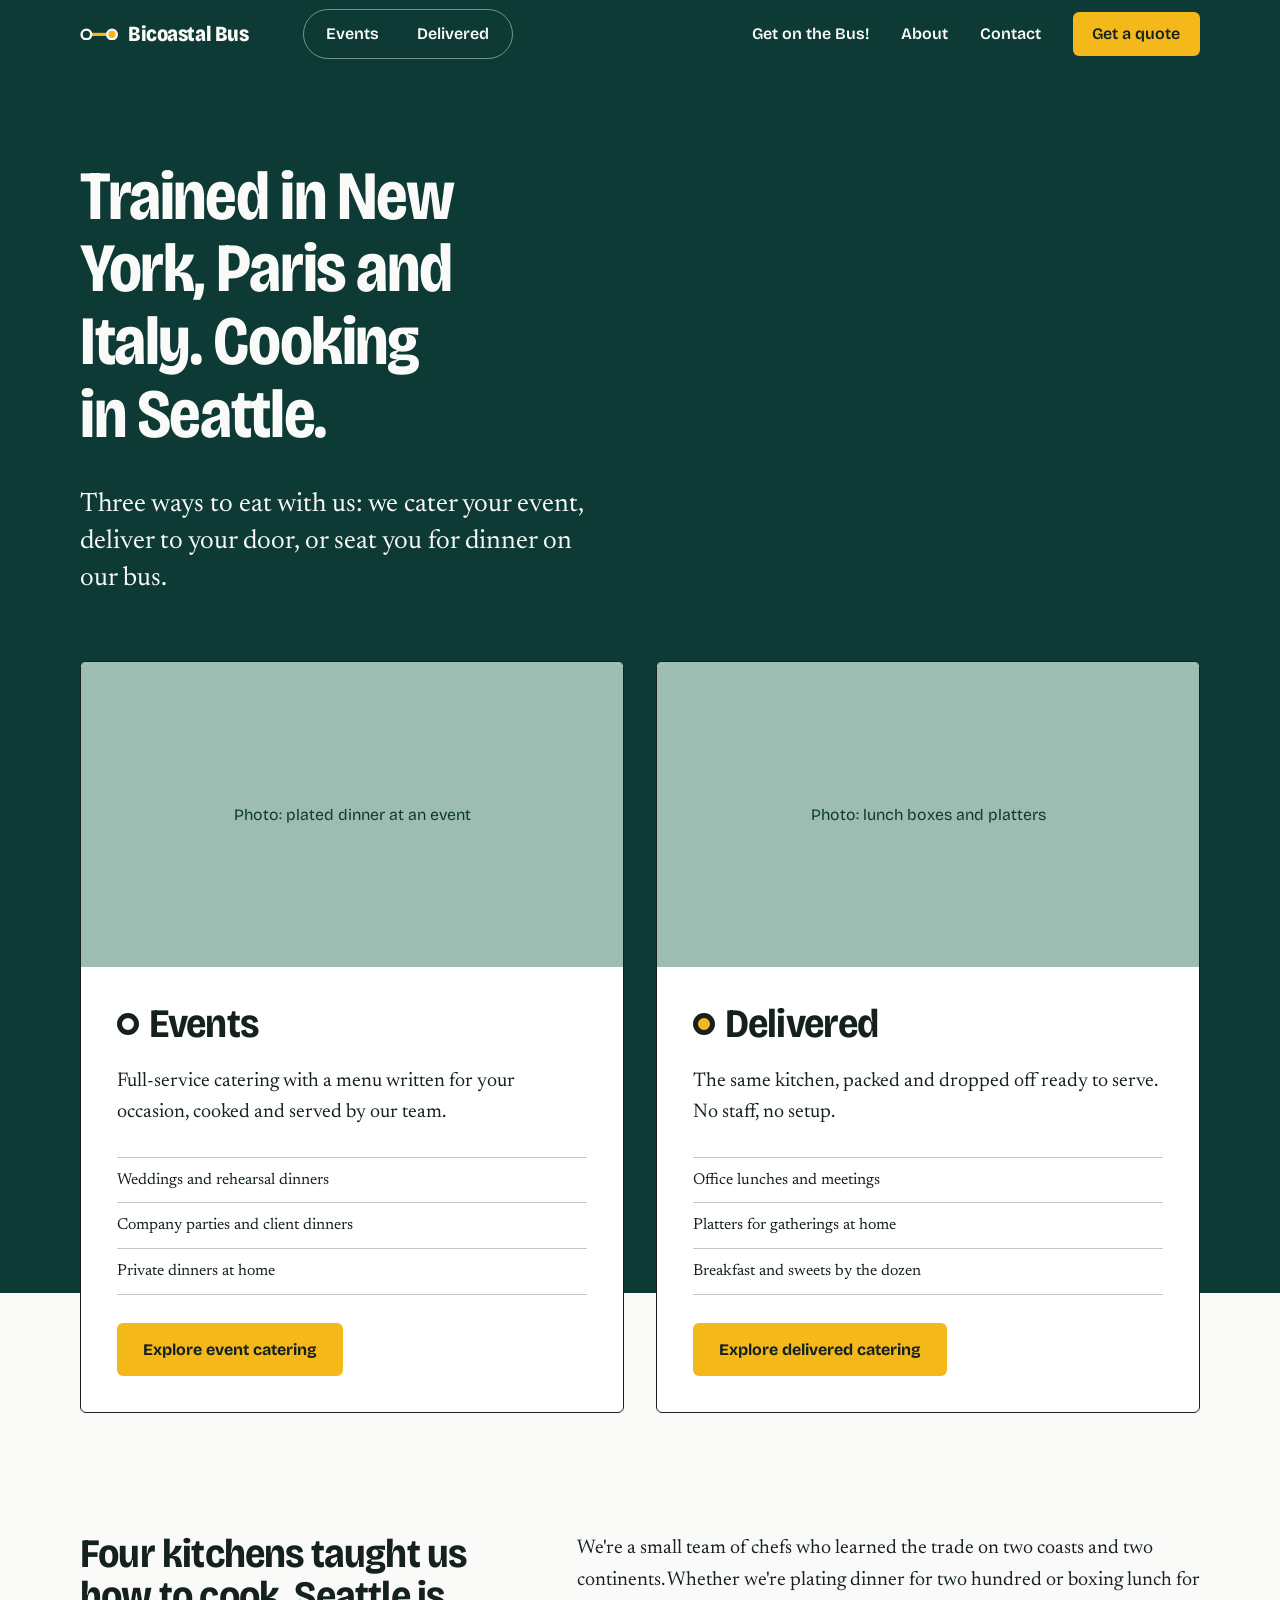
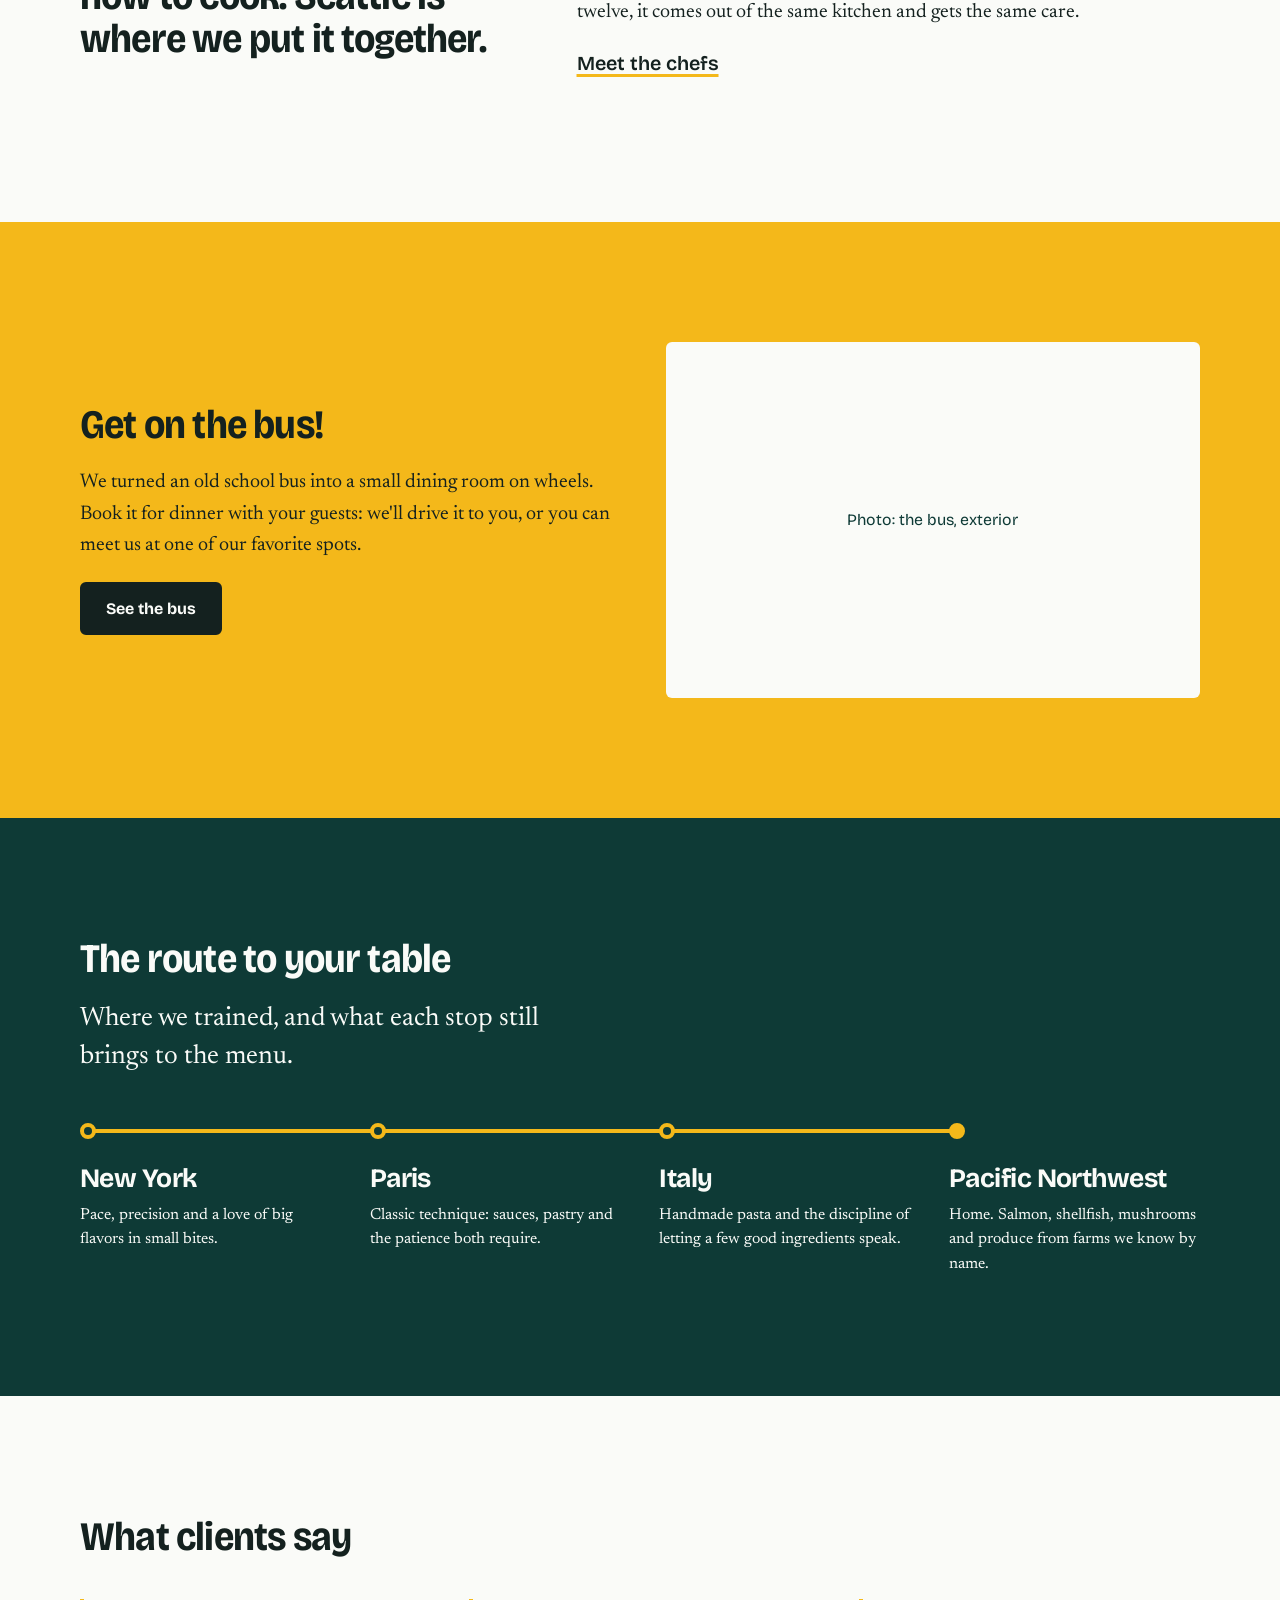
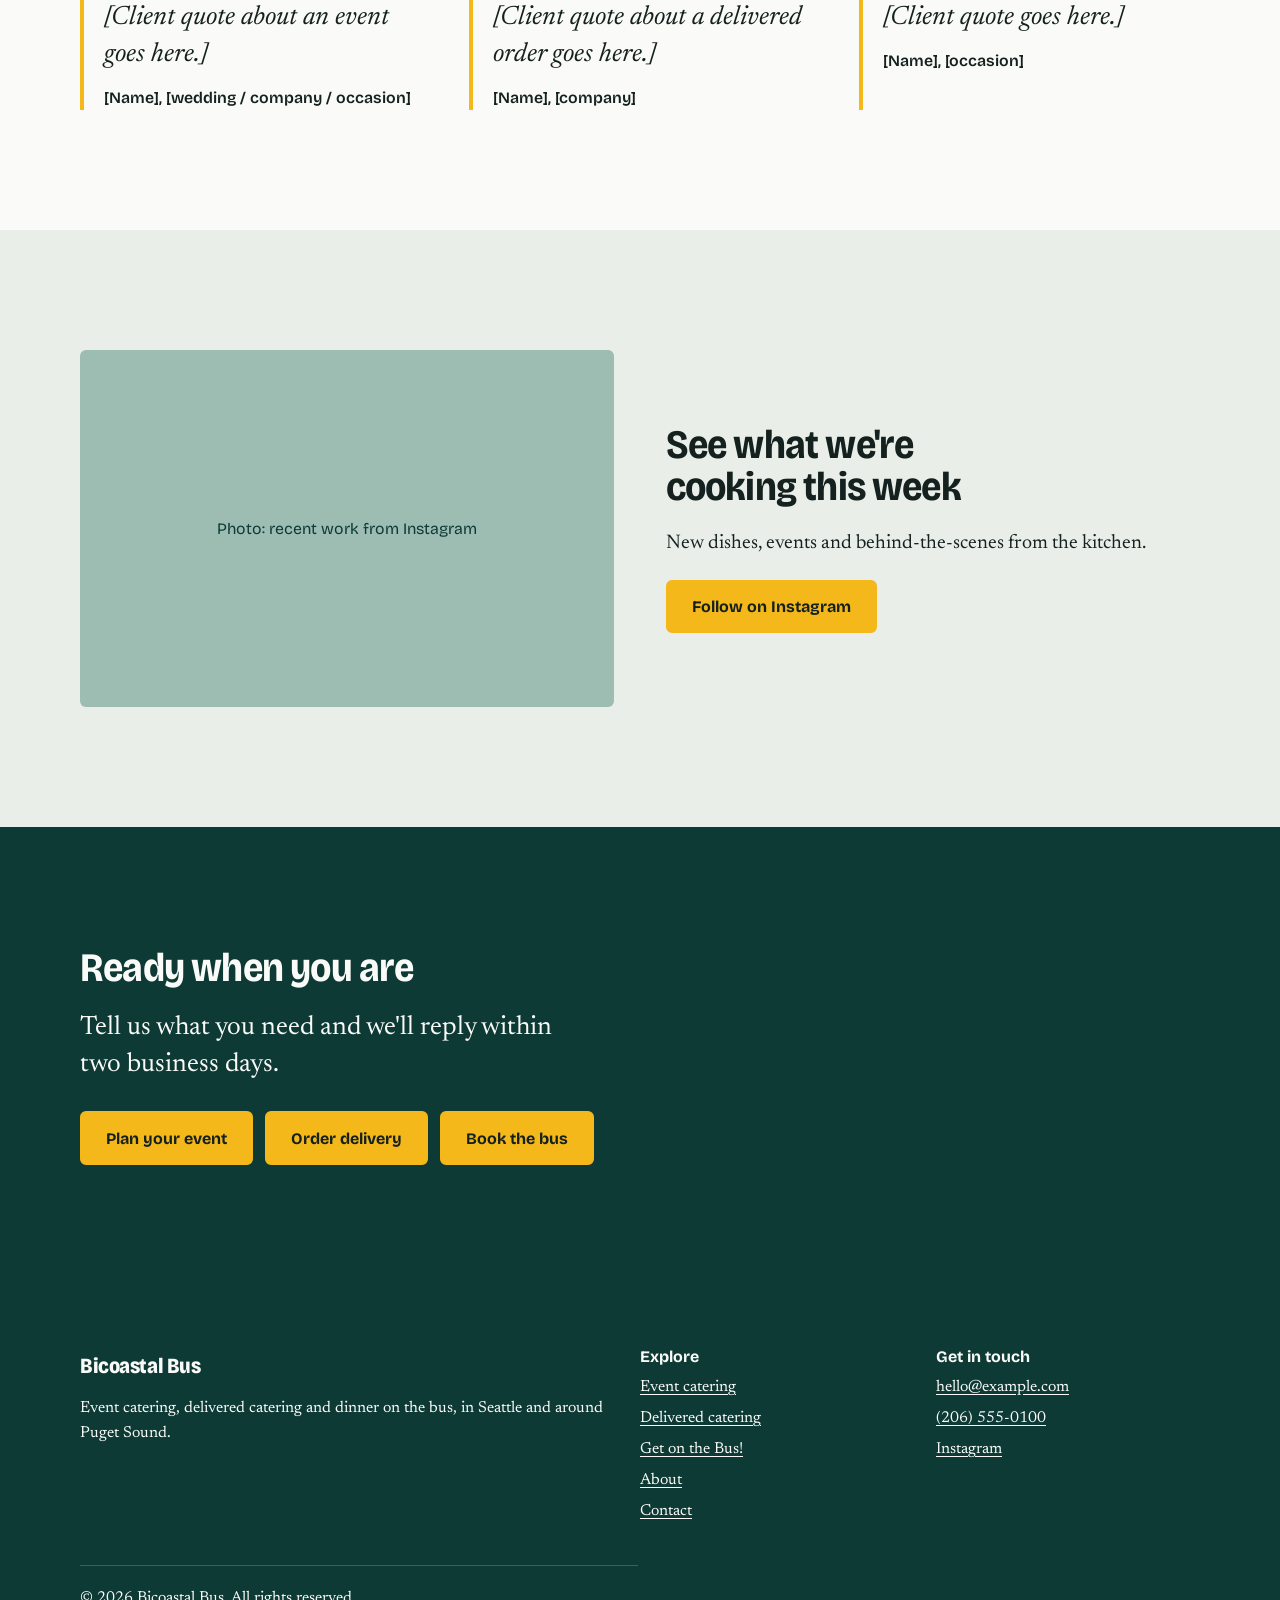
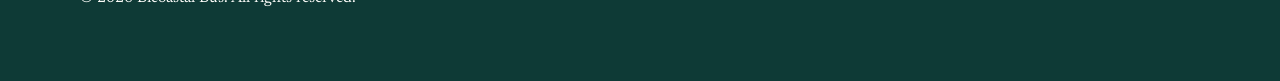
==== commit f9957b77: "revise menu and bus info" ====
--- a/index.html
+++ b/index.html
@@ -35,17 +35,17 @@
         Bicoastal Bus
       </a>
 
-      <!-- The three ways to eat with us. Always visible, on every page. -->
+      <!-- The two sides of the catering business. Always visible, on every page. -->
       <nav class="mode" aria-label="Catering type">
         <a href="events.html">Events</a>
         <a href="delivered.html">Delivered</a>
-        <a href="bus.html">Get on the bus</a>
       </nav>
 
       <button class="nav-toggle" type="button" aria-expanded="false" aria-controls="site-nav">Menu</button>
 
       <nav class="site-nav" id="site-nav" aria-label="Main">
         <ul>
+          <li><a href="bus.html">Get on the Bus!</a></li>
           <li><a href="about.html">About</a></li>
           <li><a href="contact.html">Contact</a></li>
           <li><a class="btn" href="contact.html">Get a quote</a></li>
@@ -205,7 +205,7 @@
           <ul>
             <li><a href="events.html">Event catering</a></li>
             <li><a href="delivered.html">Delivered catering</a></li>
-            <li><a href="bus.html">Get on the bus</a></li>
+            <li><a href="bus.html">Get on the Bus!</a></li>
             <li><a href="about.html">About</a></li>
             <li><a href="contact.html">Contact</a></li>
           </ul>
--- a/css/styles.css
+++ b/css/styles.css
@@ -182,6 +182,7 @@
 .mode a {
   flex: 1;
   text-align: center;
+  white-space: nowrap;
   padding: 0.5rem 1.2rem;
   border-radius: 99px;
   font-family: var(--font-display);
@@ -191,7 +192,7 @@
 }
 .mode a:hover { background: rgb(250 251 248 / 0.12); }
 .mode a[aria-current="page"] { background: var(--yellow); color: var(--ink); }
-@media (min-width: 56em) {
+@media (min-width: 64em) {
   .mode { order: 0; flex-basis: auto; margin: 0 auto 0 clamp(1rem, 3vw, 2.5rem); }
 }
 
@@ -238,8 +239,8 @@
 html:not(.js) .site-header__inner { flex-wrap: wrap; padding-block: 0.75rem; }
 html:not(.js) .site-nav { display: block; width: 100%; }
 
-/* 56em, not 48em: the header also has to fit the Events / Delivered switch. */
-@media (min-width: 56em) {
+/* 64em, not 48em: the header has to fit the switch plus three links and a button. */
+@media (min-width: 64em) {
   .nav-toggle { display: none; }
   .site-nav,
   .site-nav.is-open,
@@ -305,14 +306,17 @@
 @media (min-width: 50em) { .doors { grid-template-columns: 1fr 1fr; } }
 .hero + .section { padding-top: calc(var(--section) * 2); }
 
+/* Same panels used mid-page (bus.html): no overlap, no photo. */
+.doors--flat { margin: 0; }
+.doors--flat h3 { display: flex; align-items: center; gap: 0.6rem; }
+
 .door {
   display: flex;
   flex-direction: column;
   background: #fff;
   color: var(--ink);
-  border: none;
-  box-shadow: 0 4px 6px rgba(14, 58, 54, 0.1);
-  border-radius: 10px;
+  border: 1.5px solid var(--ink);
+  border-radius: var(--radius);
   overflow: hidden;
 }
 .door .photo { border-radius: 0; aspect-ratio: 16 / 9; }
@@ -482,6 +486,43 @@
 .quotes p { font-size: var(--step-1); line-height: 1.4; font-style: italic; margin-bottom: 0.75rem; }
 .quotes footer { font-family: var(--font-display); font-weight: 600; font-size: var(--step--1); }
 
+/* The bus: yellow band used for the home-page feature and the bus CTA. */
+.section--bus { background: var(--yellow); color: var(--ink); }
+.section.section--bus .btn { background: var(--ink); border-color: var(--ink); color: var(--paper); }
+.section.section--bus .btn:hover { background: transparent; color: var(--ink); }
+.section--bus .photo { background: var(--paper); }
+
+/* bus.html hero: the side of the bus, with photo slots as its windows. */
+.page-head--bus { padding-bottom: 0; }
+.page-head--bus > .wrap { display: flow-root; }
+.page-head--bus .lede { margin-bottom: 1.75rem; }
+.bus-windows {
+  position: relative;
+  display: grid;
+  grid-template-columns: repeat(4, 1fr);
+  gap: clamp(0.4rem, 1.5vw, 1.1rem);
+  margin-top: clamp(2.5rem, 6vw, 4rem);
+  padding: clamp(0.6rem, 2vw, 1.5rem);
+  padding-bottom: clamp(2.25rem, 6vw, 4rem);
+  background: var(--yellow);
+  border-radius: clamp(0.9rem, 2.5vw, 1.75rem) clamp(0.9rem, 2.5vw, 1.75rem) 0 0;
+}
+.bus-windows::after {            /* the two black rails along the side */
+  content: "";
+  position: absolute;
+  inset: auto 0 clamp(0.6rem, 1.6vw, 1.1rem) 0;
+  height: clamp(3px, 0.5vw, 5px);
+  background: var(--ink);
+  box-shadow: 0 calc(clamp(3px, 0.5vw, 5px) * -2.5) 0 var(--ink);
+}
+.bus-windows .photo {
+  aspect-ratio: 1;
+  background: var(--glass);
+  border: clamp(2px, 0.4vw, 4px) solid var(--ink);
+  border-radius: clamp(0.5rem, 1.6vw, 1.1rem) clamp(0.5rem, 1.6vw, 1.1rem) 0.25rem 0.25rem;
+}
+.bus-windows .photo span { padding: 0.25rem; }
+
 /* 9. Menus ---------------------------------------------------------------- */
 .tabs {
   display: flex;
@@ -560,7 +601,7 @@
   padding: 0;
 }
 .choice__options { display: grid; gap: 0.75rem; }
-@media (min-width: 36em) { .choice__options { grid-template-columns: 1fr 1fr; } }
+@media (min-width: 44em) { .choice__options { grid-template-columns: repeat(3, 1fr); } }
 .choice label {
   display: flex;
   align-items: center;
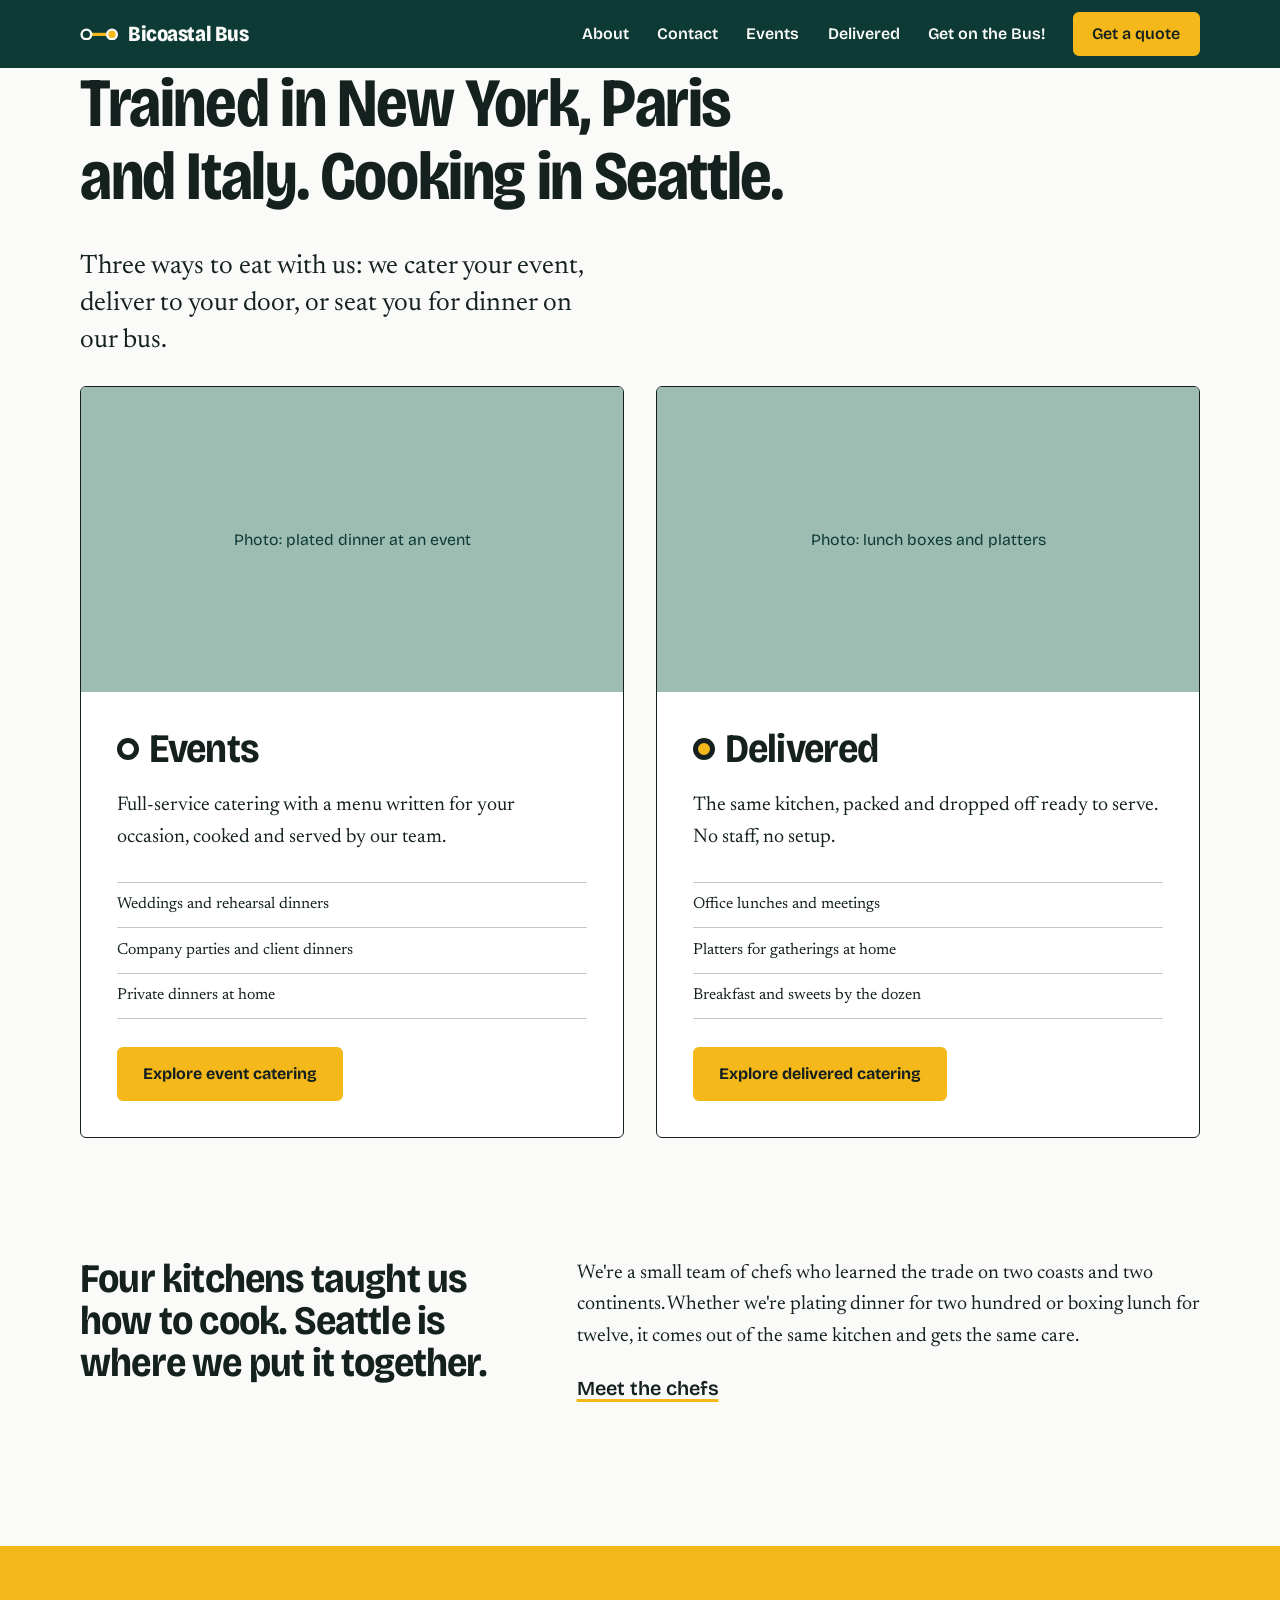
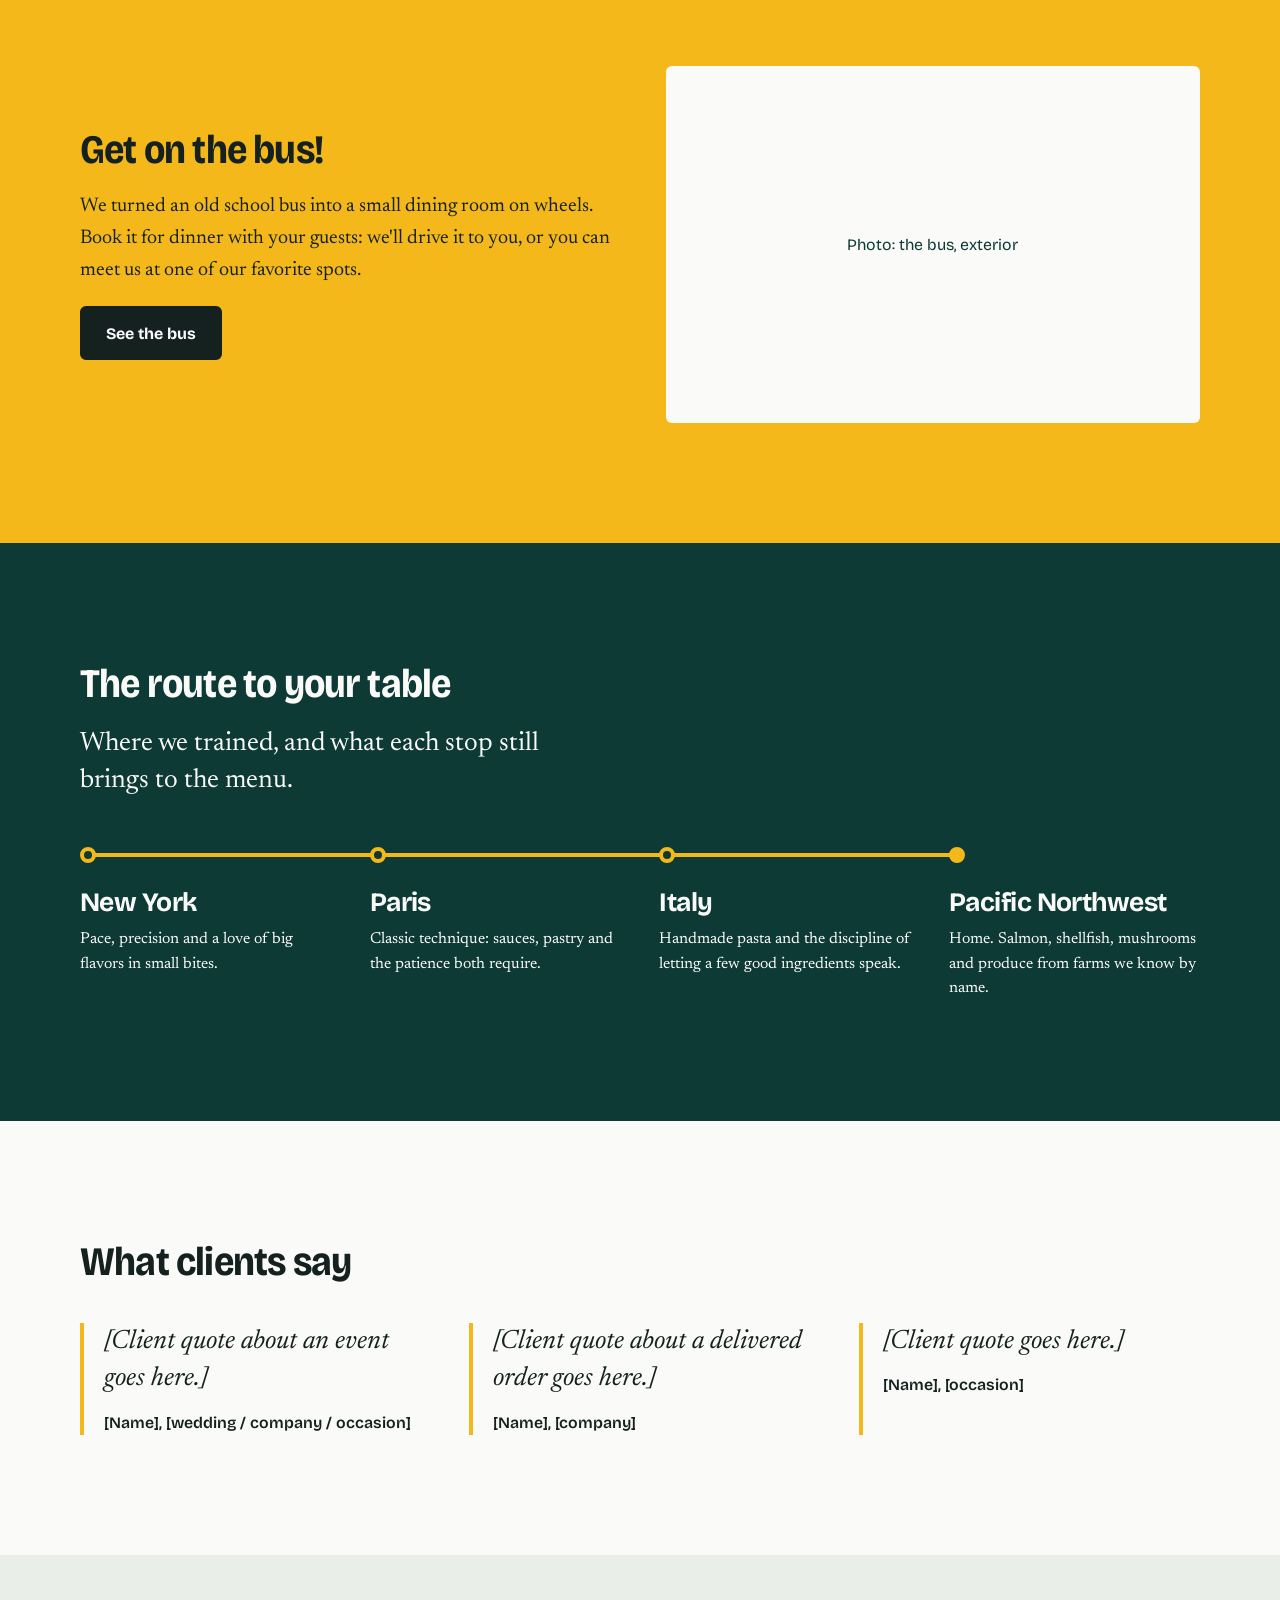
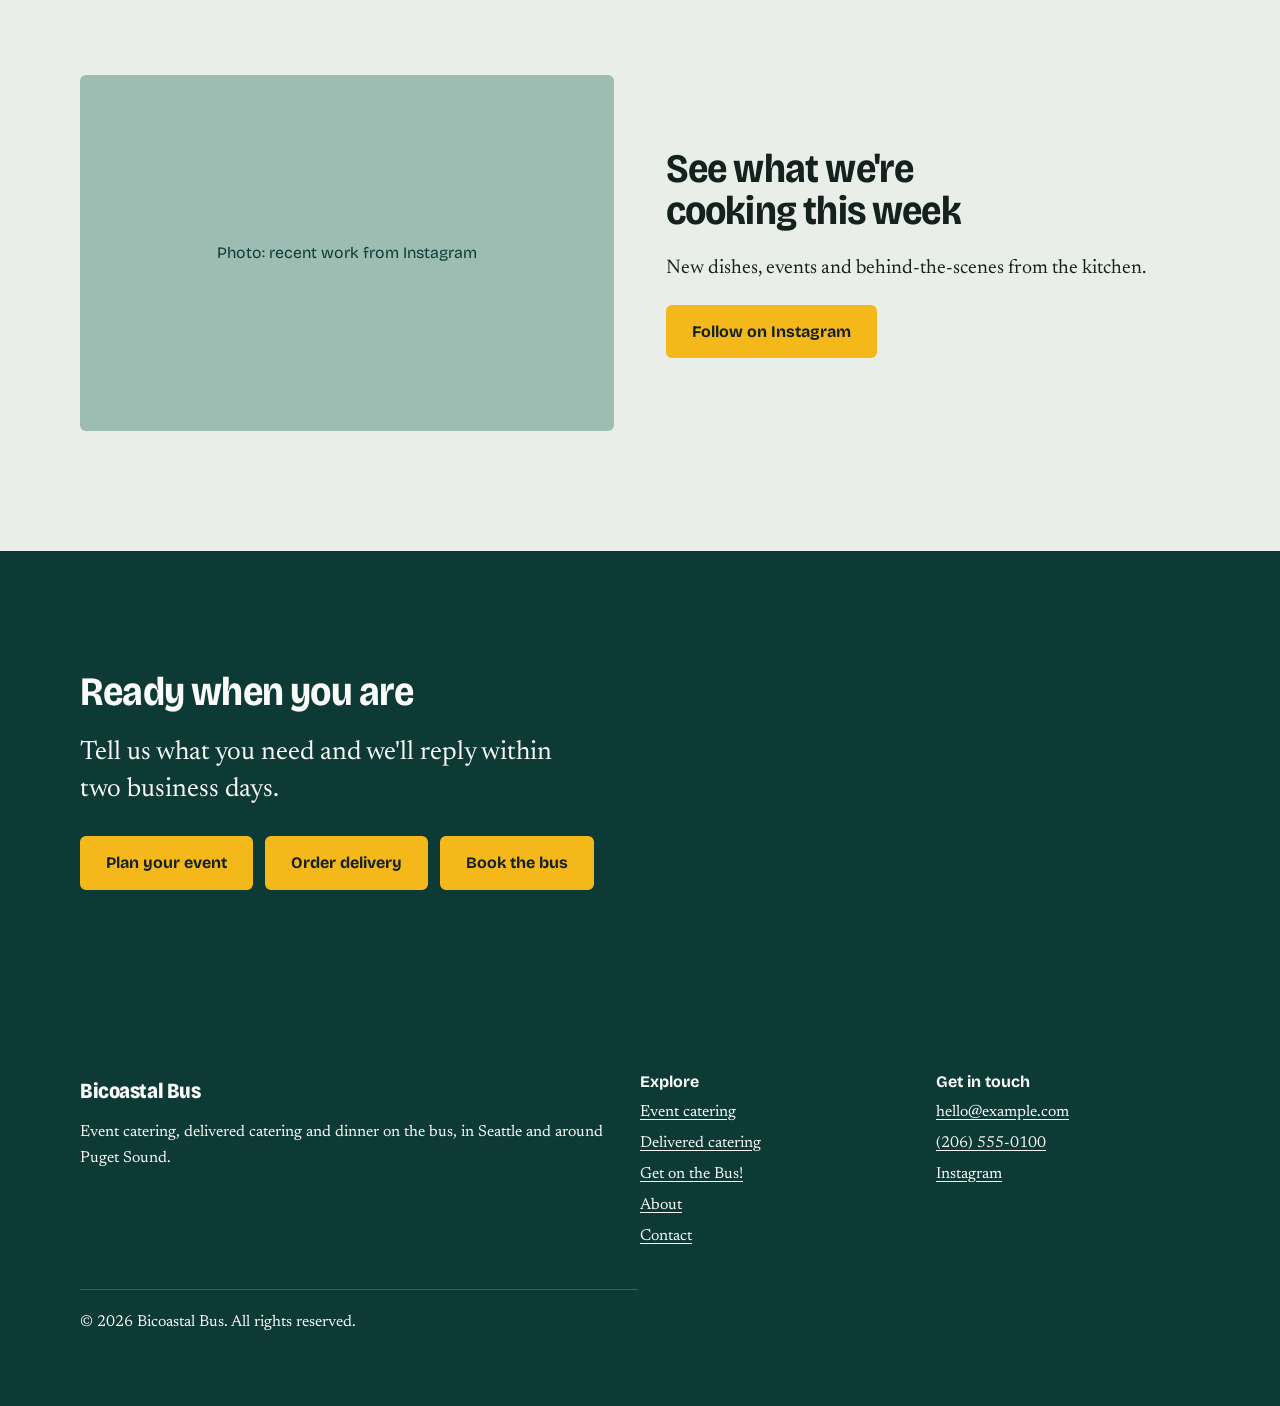
==== commit d78684f9: "revise hero sections and navbar" ====
--- a/index.html
+++ b/index.html
@@ -36,18 +36,21 @@
       </a>
 
       <!-- The two sides of the catering business. Always visible, on every page. -->
-      <nav class="mode" aria-label="Catering type">
+      <!-- <nav class="mode" aria-label="Catering type">
         <a href="events.html">Events</a>
         <a href="delivered.html">Delivered</a>
-      </nav>
+      </nav> -->
 
       <button class="nav-toggle" type="button" aria-expanded="false" aria-controls="site-nav">Menu</button>
 
       <nav class="site-nav" id="site-nav" aria-label="Main">
         <ul>
-          <li><a href="bus.html">Get on the Bus!</a></li>
+      
           <li><a href="about.html">About</a></li>
           <li><a href="contact.html">Contact</a></li>
+          <li><a href="events.html">Events</a></li>    
+          <li><a href="delivered.html">Delivered</a></li> 
+          <li><a href="bus.html">Get on the Bus!</a></li>
           <li><a class="btn" href="contact.html">Get a quote</a></li>
         </ul>
       </nav>
--- a/css/styles.css
+++ b/css/styles.css
@@ -1,8 +1,8 @@
 /* ==========================================================================
    Bicoastal Bus — starter stylesheet
    Version 2: Events / Delivered structure
-   1. Tokens   2. Base   3. Layout helpers   4. Header / nav + mode switch
-   5. Buttons   6. Hero + doors   7. Route   8. Sections   9. Menus
+   1. Tokens   2. Base   3. Layout helpers   4. Header / nav (hamburger)
+   5. Buttons   6. Split hero   7. Route   8. Sections   9. Menus
    10. Forms   11. Footer   12. Motion preferences
    ========================================================================== */
 
@@ -138,6 +138,7 @@
 }
 
 /* 4. Header / nav --------------------------------------------------------- */
+/* One navbar. Below 64em the links collapse behind a hamburger. */
 .site-header {
   position: sticky;
   top: 0;
@@ -149,11 +150,9 @@
   display: flex;
   align-items: center;
   justify-content: space-between;
-  flex-wrap: wrap;
-  gap: 0 1rem;
+  gap: 1rem;
   min-height: 4.25rem;
 }
-.site-header .brand { padding-block: 0.9rem; }
 
 .brand {
   display: inline-flex;
@@ -168,57 +167,66 @@
 }
 .brand svg { width: 2.4rem; height: auto; flex: none; }
 
-/* Events / Delivered switch. Sits in the header on every page.
-   Mobile: full-width second row. Desktop: inline next to the logo. */
-.mode {
-  display: flex;
-  order: 3;
-  flex-basis: 100%;
-  margin-bottom: 0.75rem;
-  padding: 3px;
-  border: 1.5px solid rgb(250 251 248 / 0.45);
-  border-radius: 99px;
-}
-.mode a {
-  flex: 1;
-  text-align: center;
-  white-space: nowrap;
-  padding: 0.5rem 1.2rem;
-  border-radius: 99px;
-  font-family: var(--font-display);
-  font-weight: 600;
-  font-size: 1rem;
-  text-decoration: none;
-}
-.mode a:hover { background: rgb(250 251 248 / 0.12); }
-.mode a[aria-current="page"] { background: var(--yellow); color: var(--ink); }
-@media (min-width: 64em) {
-  .mode { order: 0; flex-basis: auto; margin: 0 auto 0 clamp(1rem, 3vw, 2.5rem); }
-}
-
+/* Hamburger: three bars that fold into an X when the nav is open. */
 .nav-toggle {
-  display: inline-flex;
-  align-items: center;
-  gap: 0.5rem;
+  position: relative;
+  width: 2.75rem;
+  height: 2.75rem;
+  margin-right: -0.5rem;
+  padding: 0;
   background: none;
-  border: 1.5px solid currentColor;
+  border: 0;
   border-radius: var(--radius);
   color: inherit;
-  font: 600 1rem var(--font-display);
-  padding: 0.5rem 0.8rem;
   cursor: pointer;
 }
-
-.site-nav { display: none; }
+.nav-toggle span {
+  position: absolute;
+  left: 0.5rem;
+  right: 0.5rem;
+  top: 50%;
+  height: 2.5px;
+  margin-top: -1.25px;
+  border-radius: 2px;
+  background: currentColor;
+  transition: transform 0.3s cubic-bezier(0.6, 0, 0.2, 1), opacity 0.2s;
+}
+.nav-toggle span:nth-child(1) { transform: translateY(-0.5rem); }
+.nav-toggle span:nth-child(3) { transform: translateY(0.5rem); }
+.nav-toggle[aria-expanded="true"] span:nth-child(1) { transform: rotate(45deg); }
+.nav-toggle[aria-expanded="true"] span:nth-child(2) { opacity: 0; transform: scaleX(0); }
+.nav-toggle[aria-expanded="true"] span:nth-child(3) { transform: rotate(-45deg); }
+
+/* Mobile panel. Animates height via grid rows (0fr -> 1fr), so it works for
+   any number of links; visibility keeps closed links out of the tab order. */
+.site-nav {
+  position: absolute;
+  inset: 100% 0 auto 0;
+  display: grid;
+  grid-template-rows: 0fr;
+  visibility: hidden;
+  background: var(--spruce);
+  box-shadow: 0 1.5rem 2rem -1rem rgb(20 33 31 / 0.35);
+  transition: grid-template-rows 0.35s cubic-bezier(0.6, 0, 0.2, 1), visibility 0s 0.35s;
+}
 .site-nav.is-open {
-  display: block;
-  position: absolute;
-  inset: 100% 0 auto 0;
-  background: var(--spruce);
-  border-top: 1px solid rgb(250 251 248 / 0.2);
-  padding: 0.5rem var(--gutter) 1.5rem;
-}
-.site-nav ul { display: flex; flex-direction: column; }
+  grid-template-rows: 1fr;
+  visibility: visible;
+  transition-delay: 0s;
+}
+.site-nav ul {
+  display: flex;
+  flex-direction: column;
+  min-height: 0;
+  overflow: hidden;
+  padding-inline: var(--gutter);
+  opacity: 0;
+  transform: translateY(-0.5rem);
+  transition: opacity 0.25s, transform 0.35s cubic-bezier(0.6, 0, 0.2, 1);
+}
+.site-nav.is-open ul { opacity: 1; transform: none; }
+.site-nav li:first-child { border-top: 1px solid rgb(250 251 248 / 0.2); padding-top: 0.5rem; }
+.site-nav li:last-child { padding-bottom: 1.5rem; }
 .site-nav a {
   display: block;
   padding: 0.85rem 0;
@@ -227,31 +235,41 @@
   font-size: 1.15rem;
   text-decoration: none;
 }
-.site-nav a[aria-current="page"] {
-  text-decoration: underline;
-  text-decoration-color: var(--yellow);
-  text-decoration-thickness: 3px;
-}
+.site-nav a:not(.btn) { text-underline-offset: 0.35em; text-decoration-thickness: 3px; text-decoration-color: transparent; text-decoration-line: underline; transition: text-decoration-color 0.15s; }
+.site-nav a:not(.btn):hover { text-decoration-color: rgb(250 251 248 / 0.5); }
+.site-nav a[aria-current="page"],
+.site-nav a[aria-current="page"]:hover { text-decoration-color: var(--yellow); }
 .site-nav .btn { display: inline-block; margin-top: 0.75rem; padding: 0.8rem 1.3rem; }
 
-/* No JS? Show the nav inline instead of hiding it behind a dead button. */
+/* No JS? Show the links inline instead of hiding them behind a dead button. */
 html:not(.js) .nav-toggle { display: none; }
 html:not(.js) .site-header__inner { flex-wrap: wrap; padding-block: 0.75rem; }
-html:not(.js) .site-nav { display: block; width: 100%; }
-
-/* 64em, not 48em: the header has to fit the switch plus three links and a button. */
+html:not(.js) .site-nav { position: static; width: 100%; grid-template-rows: 1fr; visibility: visible; box-shadow: none; }
+html:not(.js) .site-nav ul { opacity: 1; transform: none; padding-inline: 0; }
+
 @media (min-width: 64em) {
   .nav-toggle { display: none; }
   .site-nav,
-  .site-nav.is-open,
   html:not(.js) .site-nav {
+    position: static;
     display: block;
-    position: static;
     width: auto;
+    visibility: visible;
+    box-shadow: none;
+    transition: none;
+  }
+  .site-nav ul {
+    flex-direction: row;
+    align-items: center;
+    gap: clamp(1rem, 2.2vw, 2rem);
+    overflow: visible;
     padding: 0;
-    border: 0;
+    opacity: 1;
+    transform: none;
+    transition: none;
   }
-  .site-nav ul { flex-direction: row; align-items: center; gap: clamp(1rem, 2.5vw, 2.25rem); }
+  .site-nav li:first-child { border: 0; padding-top: 0; }
+  .site-nav li:last-child { padding-bottom: 0; }
   .site-nav a { font-size: 1rem; padding: 0.5rem 0; }
   .site-nav .btn { margin-top: 0; padding: 0.65rem 1.1rem; }
 }
@@ -284,30 +302,76 @@
 }
 
 /* 6. Hero ----------------------------------------------------------------- */
-.hero {
-  background: var(--spruce);
+/* Home hero: two photo panels, each a link. Side by side from 48em, stacked
+   below. The yellow line between them is the container showing through the gap. */
+.hero-split {
+  display: grid;
+  gap: 4px;
+  background: var(--yellow);
+}
+.hero-split__panel {
+  position: relative;
+  isolation: isolate;
+  overflow: hidden;
+  display: flex;
+  flex-direction: column;
+  align-items: flex-start;
+  justify-content: flex-end;
+  /* Two stacked panels fit one phone screen under the header. */
+  min-height: clamp(15rem, calc(50svh - 2.25rem), 24rem);
+  padding: clamp(1.25rem, 4vw, 3rem) var(--gutter);
+  background: var(--spruce);          /* shows if the photo is missing */
   color: var(--paper);
-  padding-block: clamp(2.5rem, 1rem + 6vw, 6rem) 0;
-}
-/* flow-root keeps the doors' negative margin inside the hero, so the hero
-   band ends partway down the cards instead of the margin collapsing out. */
-.hero > .wrap { display: flow-root; }
-.hero h1 { max-width: 14ch; }
-.hero .lede { margin-bottom: 1.75rem; }
-
-/* The two doors: Events and Delivered. They hang over the bottom edge of the hero. */
+  text-decoration: none;
+}
+.hero-split__panel img {
+  position: absolute;
+  inset: 0;
+  z-index: -2;
+  width: 100%;
+  height: 100%;
+  object-fit: cover;
+  transition: transform 0.7s cubic-bezier(0.2, 0, 0.2, 1);
+}
+.hero-split__panel::before {           /* green overlay so the text stays readable on any photo */
+  content: "";
+  position: absolute;
+  inset: 0;
+  z-index: -1;
+  background: linear-gradient(to top, rgb(14 58 54 / 0.92), rgb(14 58 54 / 0.45) 55%, rgb(14 58 54 / 0.2));
+  transition: opacity 0.3s;
+}
+.hero-split__title {
+  font-family: var(--font-display);
+  font-weight: 800;
+  font-stretch: 80%;
+  font-size: clamp(3.25rem, 2rem + 6.5vw, 7.5rem);
+  line-height: 0.95;
+  letter-spacing: -0.03em;
+}
+.hero-split__text { margin: 0.5rem 0 1.25rem; max-width: 30ch; font-size: var(--step-0); line-height: 1.4; }
+.hero-split__panel:hover img,
+.hero-split__panel:focus-visible img { transform: scale(1.05); }
+.hero-split__panel:hover::before,
+.hero-split__panel:focus-visible::before { opacity: 0.8; }
+.hero-split__panel:hover .btn,
+.hero-split__panel:focus-visible .btn { background: var(--paper); border-color: var(--paper); color: var(--ink); }
+.hero-split__panel:focus-visible { outline-offset: -8px; }
+
+@media (min-width: 48em) {
+  .hero-split { grid-template-columns: 1fr 1fr; }
+  .hero-split__panel { min-height: clamp(24rem, calc(100svh - 12rem), 46rem); }
+}
+
+.intro h1 { font-size: clamp(2rem, 1.3rem + 2.8vw, 3.6rem); margin: 0; }
+
+/* Paired panels (bus.html "Two ways to ride"). */
 .doors {
   display: grid;
   gap: clamp(1rem, 2.5vw, 2rem);
-  margin-top: clamp(2.5rem, 6vw, 4rem);
-  margin-bottom: calc(var(--section) * -1);
-  position: relative;
 }
 @media (min-width: 50em) { .doors { grid-template-columns: 1fr 1fr; } }
-.hero + .section { padding-top: calc(var(--section) * 2); }
-
-/* Same panels used mid-page (bus.html): no overlap, no photo. */
-.doors--flat { margin: 0; }
+
 .doors--flat h3 { display: flex; align-items: center; gap: 0.6rem; }
 
 .door {
@@ -352,6 +416,64 @@
 }
 .page-head h1 { max-width: 16ch; }
 .mode-delivered .page-head { background: var(--yellow); color: var(--ink); }
+
+/* Torn-photo header (inner pages). A photo on the right with a ripped left
+   edge; below 56em it stacks under the heading with the rip along the top.
+   Two layers make the tear: a paper-colored sheet (figure::before) and the
+   photo clipped slightly further in, which leaves an uneven white rim.
+   The polygons were generated once; swap the photo, not the points. */
+.page-head--photo {
+  --tear-left-paper: polygon(2.94% 0.0%, 1.57% 3.4%, 1.00% 5.9%, 2.14% 7.5%, 3.18% 10.2%, 3.59% 12.4%, 3.26% 15.5%, 4.41% 17.1%, 3.18% 19.0%, 2.16% 22.9%, 1.75% 26.2%, 1.00% 27.9%, 1.00% 31.4%, 1.00% 34.6%, 1.64% 38.4%, 1.72% 41.5%, 1.04% 45.2%, 1.00% 47.0%, 3.00% 48.9%, 3.24% 52.6%, 3.86% 55.0%, 3.72% 58.2%, 3.64% 62.4%, 4.28% 64.1%, 5.31% 68.5%, 7.50% 71.1%, 7.50% 73.0%, 6.00% 74.9%, 4.66% 78.9%, 5.88% 82.0%, 5.18% 86.0%, 6.00% 88.5%, 4.96% 90.5%, 4.92% 92.6%, 3.33% 94.9%, 3.54% 97.4%, 3.54% 100%, 100% 100%, 100% 0);
+  --tear-left-photo: polygon(4.75% 0.0%, 2.99% 3.4%, 2.55% 5.9%, 3.60% 7.5%, 5.39% 10.2%, 5.41% 12.4%, 5.36% 15.5%, 6.62% 17.1%, 4.30% 19.0%, 3.76% 22.9%, 3.96% 26.2%, 3.04% 27.9%, 1.92% 31.4%, 1.89% 34.6%, 3.05% 38.4%, 2.54% 41.5%, 2.13% 45.2%, 1.82% 47.0%, 4.77% 48.9%, 5.19% 52.6%, 6.00% 55.0%, 4.67% 58.2%, 5.49% 62.4%, 6.04% 64.1%, 6.24% 68.5%, 9.61% 71.1%, 9.75% 73.0%, 7.05% 74.9%, 6.88% 78.9%, 7.22% 82.0%, 6.66% 86.0%, 8.28% 88.5%, 6.99% 90.5%, 5.88% 92.6%, 4.72% 94.9%, 5.06% 97.4%, 4.78% 100%, 100% 100%, 100% 0);
+  --tear-top-paper: polygon(0.0% 7.10%, 2.9% 4.24%, 6.1% 6.64%, 8.4% 9.90%, 9.8% 7.12%, 11.4% 8.10%, 13.1% 5.56%, 14.4% 7.96%, 16.0% 6.36%, 18.2% 3.96%, 21.9% 3.74%, 23.4% 2.00%, 25.3% 4.10%, 26.6% 7.00%, 28.2% 10.86%, 31.9% 12.00%, 33.8% 11.14%, 37.0% 11.36%, 39.0% 9.58%, 42.8% 11.84%, 46.1% 12.00%, 48.6% 13.16%, 50.5% 11.62%, 54.2% 11.28%, 57.9% 12.00%, 59.7% 10.26%, 61.5% 11.04%, 64.8% 10.92%, 68.1% 8.26%, 71.6% 10.06%, 74.0% 8.00%, 76.1% 9.94%, 78.4% 9.30%, 81.4% 7.18%, 83.0% 9.78%, 84.7% 11.86%, 87.6% 10.92%, 89.1% 7.80%, 92.0% 7.98%, 94.3% 10.36%, 96.1% 8.76%, 98.0% 9.32%, 100% 9.32%, 100% 100%, 0 100%);
+  --tear-top-photo: polygon(0.0% 12.24%, 2.9% 7.00%, 6.1% 8.91%, 8.4% 13.60%, 9.8% 9.78%, 11.4% 10.29%, 13.1% 7.94%, 14.4% 9.94%, 16.0% 8.89%, 18.2% 6.88%, 21.9% 6.64%, 23.4% 6.53%, 25.3% 6.94%, 26.6% 10.60%, 28.2% 13.30%, 31.9% 15.05%, 33.8% 13.01%, 37.0% 14.06%, 39.0% 11.44%, 42.8% 16.28%, 46.1% 15.78%, 48.6% 15.64%, 50.5% 15.13%, 54.2% 16.44%, 57.9% 14.18%, 59.7% 15.01%, 61.5% 14.40%, 64.8% 14.50%, 68.1% 13.06%, 71.6% 13.28%, 74.0% 11.62%, 76.1% 14.22%, 78.4% 14.64%, 81.4% 10.21%, 83.0% 14.58%, 84.7% 16.20%, 87.6% 15.01%, 89.1% 11.06%, 92.0% 11.03%, 94.3% 12.36%, 96.1% 11.03%, 98.0% 11.37%, 100% 13.79%, 100% 100%, 0 100%);
+  position: relative;
+  overflow: hidden;
+  padding-bottom: 0;
+}
+.page-head__photo {
+  position: relative;
+  height: clamp(11rem, 42vw, 17rem);
+  margin: clamp(2rem, 6vw, 3rem) 0 0;
+  filter: drop-shadow(0 -0.25rem 0.6rem rgb(20 33 31 / 0.3));
+}
+.page-head__photo::before {
+  content: "";
+  position: absolute;
+  inset: 0;
+  background: var(--paper);
+  clip-path: var(--tear-top-paper);
+}
+.page-head__photo img {
+  position: relative;
+  width: 100%;
+  height: 100%;
+  object-fit: cover;
+  clip-path: var(--tear-top-photo);
+}
+
+@media (min-width: 56em) {
+  .page-head--photo {
+    display: flex;
+    align-items: center;
+    min-height: clamp(19rem, 30vw, 26rem);
+    padding-bottom: clamp(2.5rem, 1rem + 5vw, 5rem);
+  }
+  /* Keep the text clear of the photo, which is anchored to the viewport edge. */
+  .page-head--photo h1 { max-width: min(16ch, 50vw - var(--gutter)); }
+  .page-head--photo .lede { max-width: min(34ch, 48vw - var(--gutter)); }
+  .page-head__photo {
+    position: absolute;
+    inset: 0 0 0 auto;
+    width: 44%;
+    height: auto;
+    margin: 0;
+    filter: drop-shadow(-0.4rem 0 0.8rem rgb(20 33 31 / 0.3));
+  }
+  .page-head__photo::before { clip-path: var(--tear-left-paper); }
+  .page-head__photo img { clip-path: var(--tear-left-photo); }
+}
+
 .page-head p:last-child { margin-bottom: 0; }
 
 /* 7. Route — the bus line with four stops --------------------------------- */
@@ -661,4 +783,11 @@
   html { scroll-behavior: auto; }
   .route::before { animation: none; }
   .btn { transition: none; }
-}
+  .nav-toggle span,
+  .site-nav,
+  .site-nav ul,
+  .hero-split__panel img,
+  .hero-split__panel::before { transition: none; }
+  .hero-split__panel:hover img,
+  .hero-split__panel:focus-visible img { transform: none; }
+}
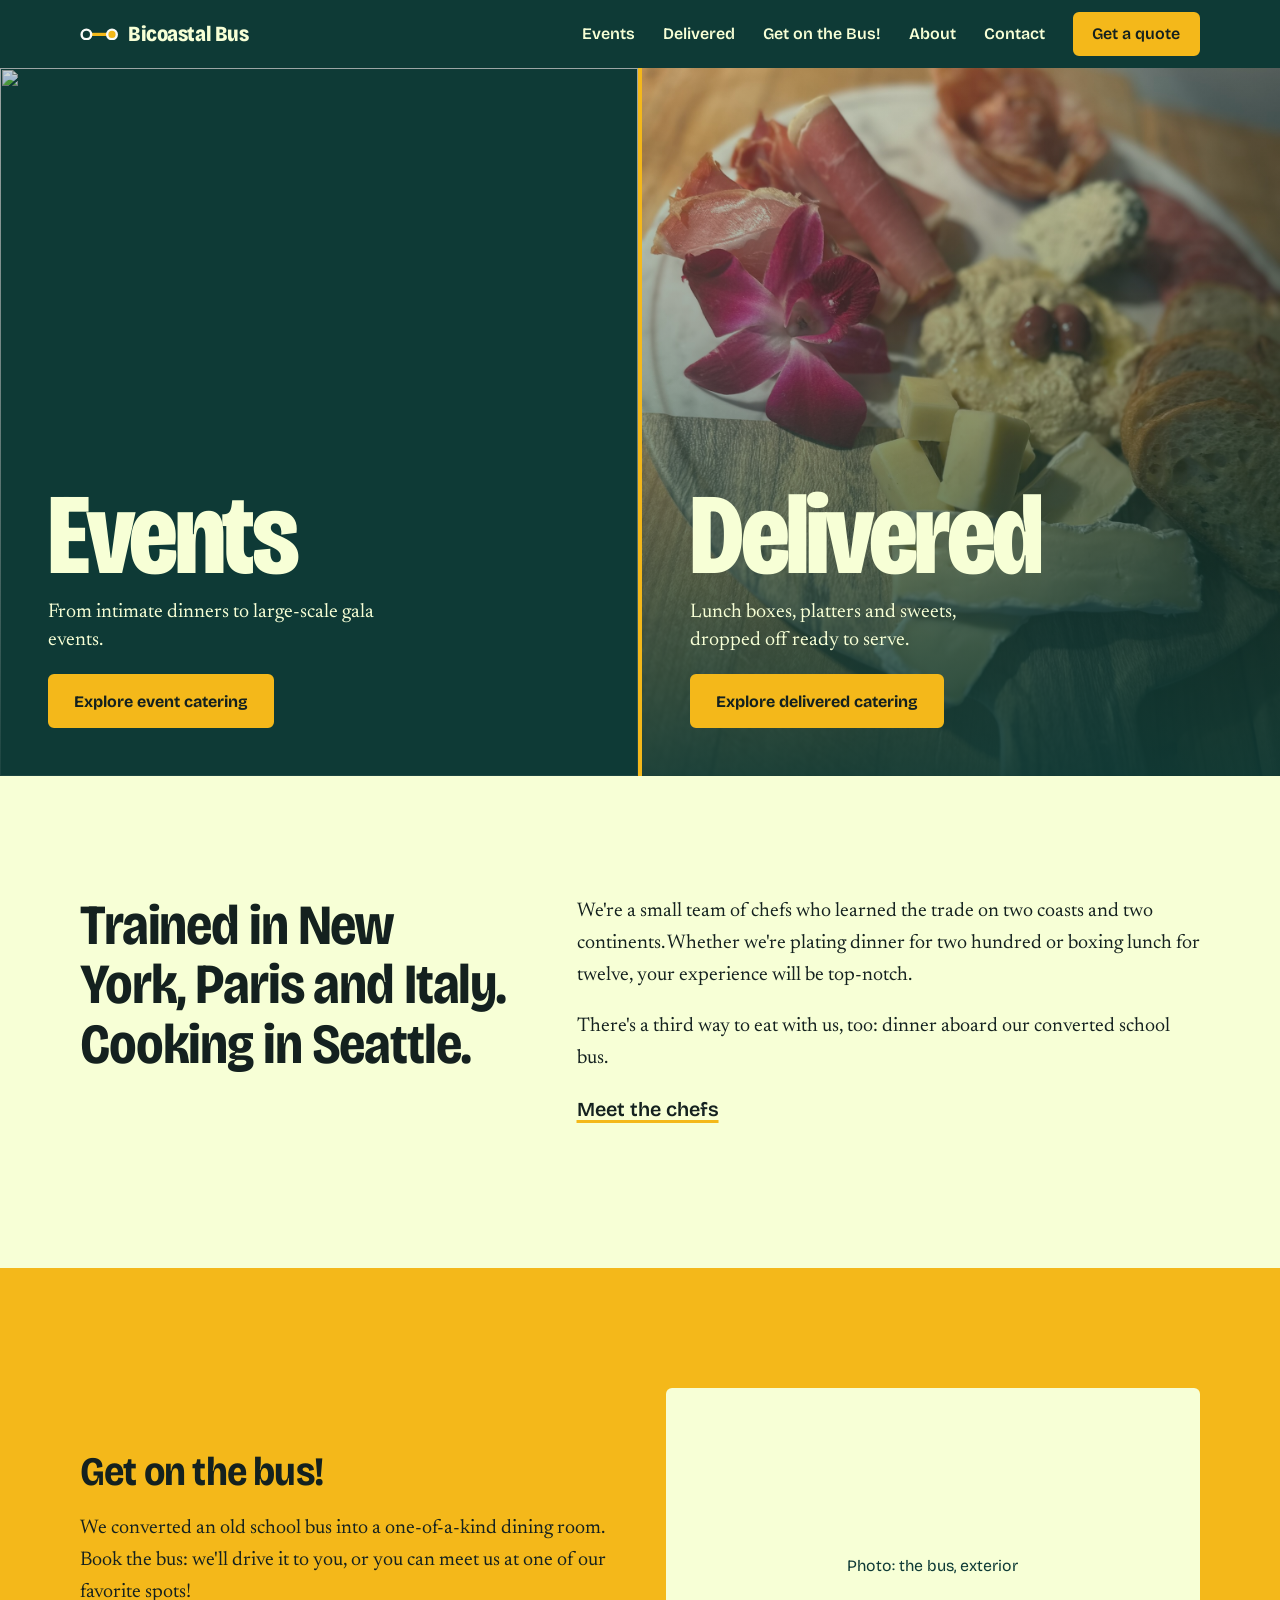
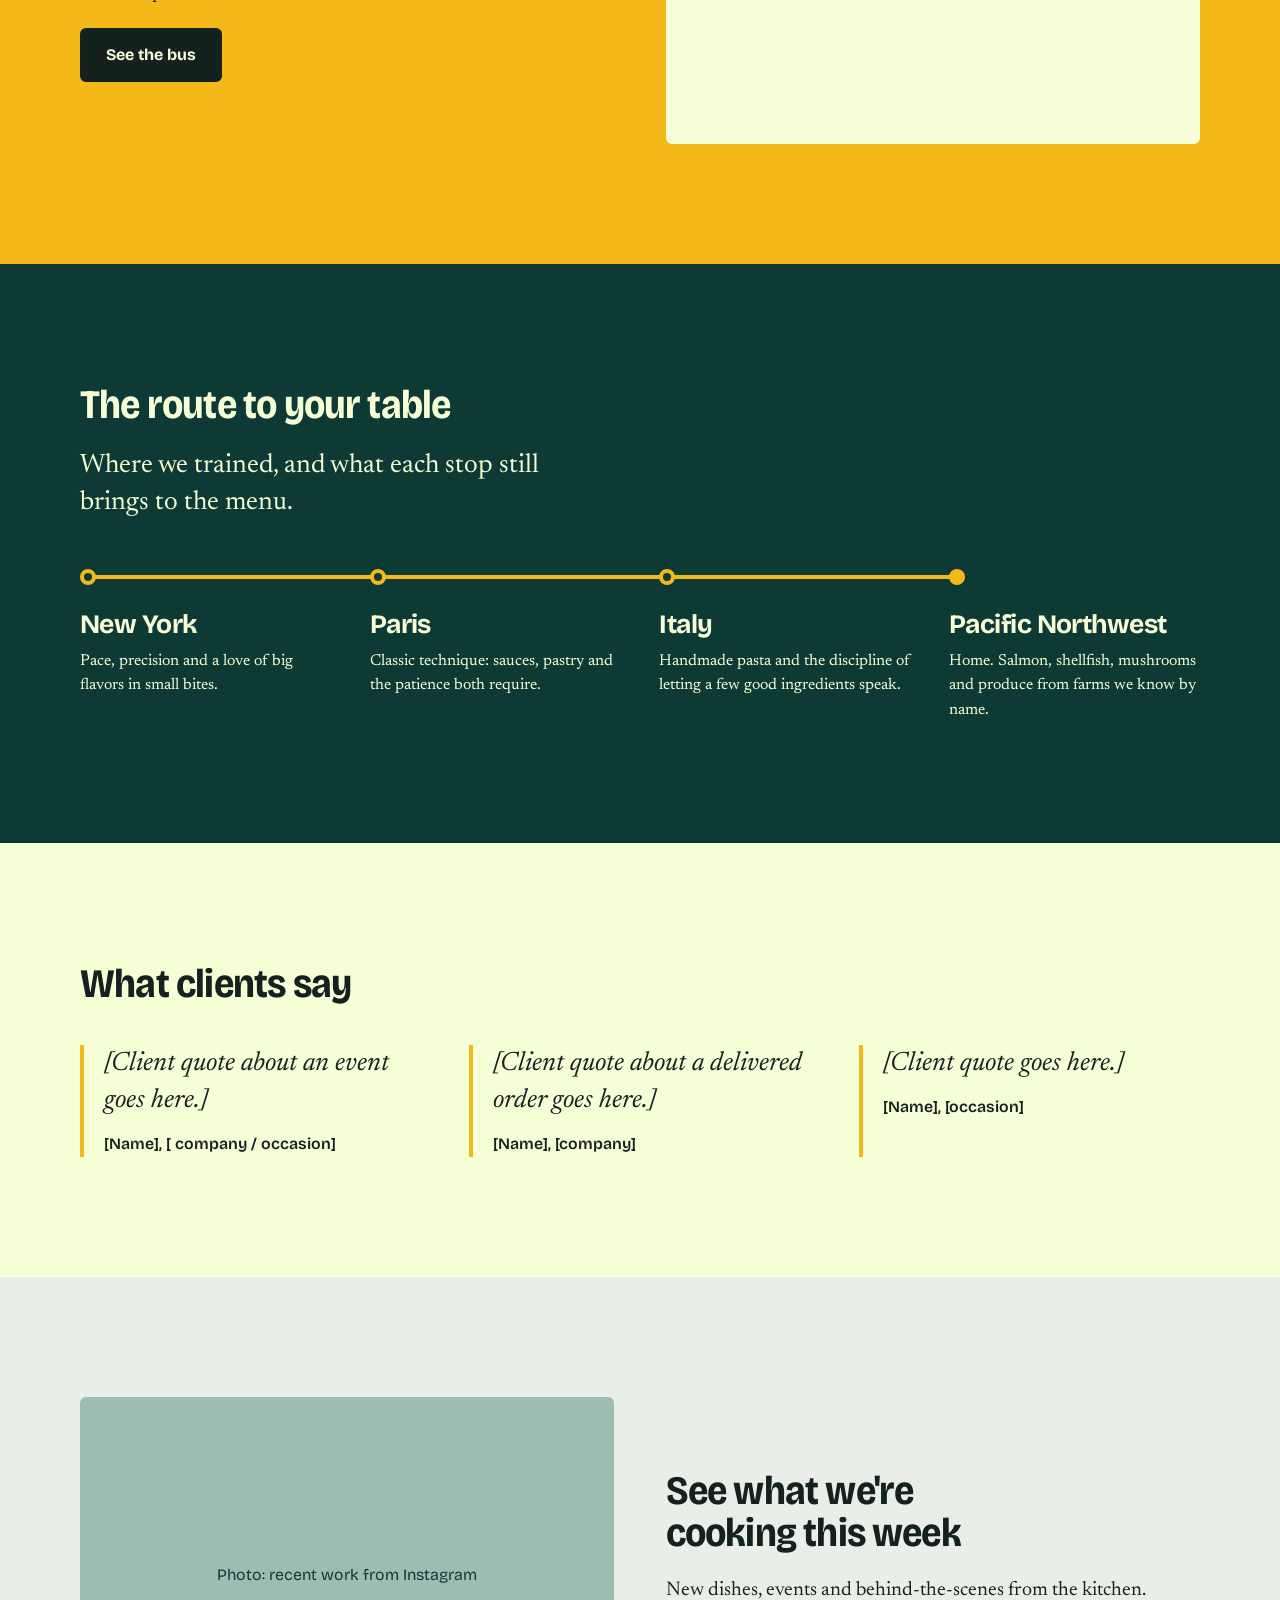
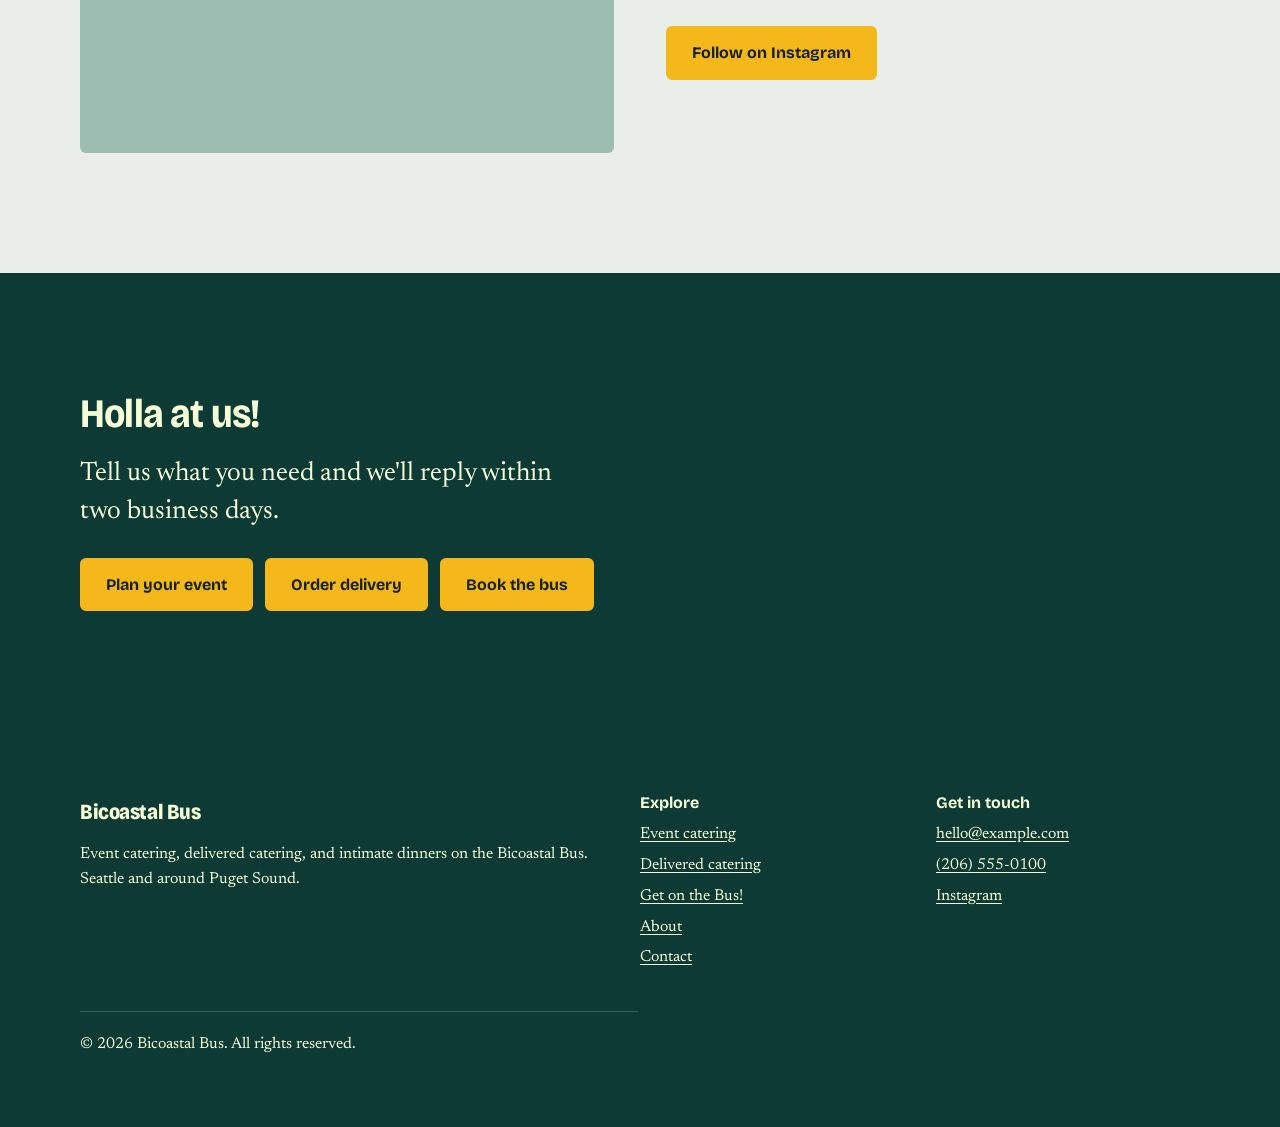
==== commit 65e4fc2e: "revised images and text" ====
--- a/index.html
+++ b/index.html
@@ -35,22 +35,17 @@
         Bicoastal Bus
       </a>
 
-      <!-- The two sides of the catering business. Always visible, on every page. -->
-      <!-- <nav class="mode" aria-label="Catering type">
-        <a href="events.html">Events</a>
-        <a href="delivered.html">Delivered</a>
-      </nav> -->
-
-      <button class="nav-toggle" type="button" aria-expanded="false" aria-controls="site-nav">Menu</button>
+      <button class="nav-toggle" type="button" aria-expanded="false" aria-controls="site-nav" aria-label="Open navigation">
+        <span></span><span></span><span></span>
+      </button>
 
       <nav class="site-nav" id="site-nav" aria-label="Main">
         <ul>
-      
+          <li><a href="events.html">Events</a></li>
+          <li><a href="delivered.html">Delivered</a></li>
+          <li><a href="bus.html">Get on the Bus!</a></li>
           <li><a href="about.html">About</a></li>
           <li><a href="contact.html">Contact</a></li>
-          <li><a href="events.html">Events</a></li>    
-          <li><a href="delivered.html">Delivered</a></li> 
-          <li><a href="bus.html">Get on the Bus!</a></li>
           <li><a class="btn" href="contact.html">Get a quote</a></li>
         </ul>
       </nav>
@@ -59,50 +54,32 @@
 
   <main id="main">
 
-    <!-- HERO: headline, then the two doors -->
-    <section class="hero">
-      <div class="wrap">
+    <!-- HERO: two photo panels, each linking to one side of the business.
+         Replace images/hero-events.jpg and images/hero-delivered.jpg with real
+         photos (landscape, at least 1600px wide; keep the subject centered,
+         since the crop changes with the viewport). -->
+    <div class="hero-split">
+      <a class="hero-split__panel" href="events.html">
+        <img src="images/plated.jpeg" alt="" width="1600" height="1200" fetchpriority="high">
+        <span class="hero-split__title">Events</span>
+        <span class="hero-split__text">From intimate dinners to large-scale gala events.</span>
+         <span class="btn">Explore event catering</span>
+      </a>
+      <a class="hero-split__panel" href="delivered.html">
+        <img src="images/platter-char.JPEG" alt="charcuterie platter" >
+        <span class="hero-split__title">Delivered</span>
+        <span class="hero-split__text">Lunch boxes, platters and sweets, dropped off ready to serve.</span>
+        <span class="btn">Explore delivered catering</span>
+      </a>
+    </div>
+
+    <!-- INTRO: page headline + brand statement -->
+    <section class="section intro">
+      <div class="wrap split">
         <h1>Trained in New York, Paris and Italy. Cooking in Seattle.</h1>
-        <p class="lede">Three ways to eat with us: we cater your event, deliver to your door, or seat you for dinner on our bus.</p>
-
-        <div class="doors">
-          <article class="door">
-            <figure class="photo"><span>Photo: plated dinner at an event</span></figure>
-            <div class="door__body">
-              <h2><span class="stop" aria-hidden="true"></span>Events</h2>
-              <p>Full-service catering with a menu written for your occasion, cooked and served by our team.</p>
-              <ul>
-                <li>Weddings and rehearsal dinners</li>
-                <li>Company parties and client dinners</li>
-                <li>Private dinners at home</li>
-              </ul>
-              <a class="btn" href="events.html">Explore event catering</a>
-            </div>
-          </article>
-
-          <article class="door">
-            <figure class="photo"><span>Photo: lunch boxes and platters</span></figure>
-            <div class="door__body">
-              <h2><span class="stop stop--filled" aria-hidden="true"></span>Delivered</h2>
-              <p>The same kitchen, packed and dropped off ready to serve. No staff, no setup.</p>
-              <ul>
-                <li>Office lunches and meetings</li>
-                <li>Platters for gatherings at home</li>
-                <li>Breakfast and sweets by the dozen</li>
-              </ul>
-              <a class="btn" href="delivered.html">Explore delivered catering</a>
-            </div>
-          </article>
-        </div>
-      </div>
-    </section>
-
-    <!-- BRAND STATEMENT -->
-    <section class="section">
-      <div class="wrap split">
-        <h2>Four kitchens taught us how to cook. Seattle is where we put it together.</h2>
-        <div>
-          <p>We're a small team of chefs who learned the trade on two coasts and two continents. Whether we're plating dinner for two hundred or boxing lunch for twelve, it comes out of the same kitchen and gets the same care.</p>
+        <div>
+          <p>We're a small team of chefs who learned the trade on two coasts and two continents. Whether we're plating dinner for two hundred or boxing lunch for twelve, your experience will be top-notch.</p>
+          <p>There's a third way to eat with us, too: dinner aboard our converted school bus.</p>
           <p><a class="text-link" href="about.html">Meet the chefs</a></p>
         </div>
       </div>
@@ -113,7 +90,7 @@
       <div class="wrap split split--even">
         <div>
           <h2>Get on the bus!</h2>
-          <p>We turned an old school bus into a small dining room on wheels. Book it for dinner with your guests: we'll drive it to you, or you can meet us at one of our favorite spots.</p>
+          <p>We converted an old school bus into a one-of-a-kind dining room. Book the bus: we'll drive it to you, or you can meet us at one of our favorite spots!</p>
           <a class="btn" href="bus.html">See the bus</a>
         </div>
         <figure class="photo photo--wide"><span>Photo: the bus, exterior</span></figure>
@@ -154,7 +131,7 @@
         <div class="quotes">
           <blockquote>
             <p>[Client quote about an event goes here.]</p>
-            <footer>[Name], [wedding / company / occasion]</footer>
+            <footer>[Name], [ company / occasion]</footer>
           </blockquote>
           <blockquote>
             <p>[Client quote about a delivered order goes here.]</p>
@@ -183,7 +160,7 @@
     <!-- CLOSING CTA: both paths again -->
     <section class="section section--dark cta-band">
       <div class="wrap">
-        <h2>Ready when you are</h2>
+        <h2>Holla at us!</h2>
         <p class="lede">Tell us what you need and we'll reply within two business days.</p>
         <p style="display: flex; flex-wrap: wrap; gap: 0.75rem; margin: 0;">
           <a class="btn" href="contact.html?type=event">Plan your event</a>
@@ -201,7 +178,7 @@
       <div class="site-footer__inner">
         <div>
           <a class="brand" href="index.html">Bicoastal Bus</a>
-          <p>Event catering, delivered catering and dinner on the bus, in Seattle and around Puget Sound.</p>
+          <p>Event catering, delivered catering, and intimate dinners on the Bicoastal Bus. Seattle and around Puget Sound.</p>
         </div>
         <div>
           <h2>Explore</h2>
--- a/css/styles.css
+++ b/css/styles.css
@@ -10,7 +10,7 @@
 :root {
   --spruce: #0e3a36;   /* primary dark: header, hero, footer */
   --ink: #14211f;      /* body text */
-  --paper: #fafbf8;    /* page background */
+  --paper: #f7ffd6;    /* page background */
   --fog: #e9eee9;      /* alternate section background */
   --glass: #9dbdb3;    /* photo placeholders, quiet accents */
   --yellow: #f4b81a;   /* the bus: route line, buttons, focus */
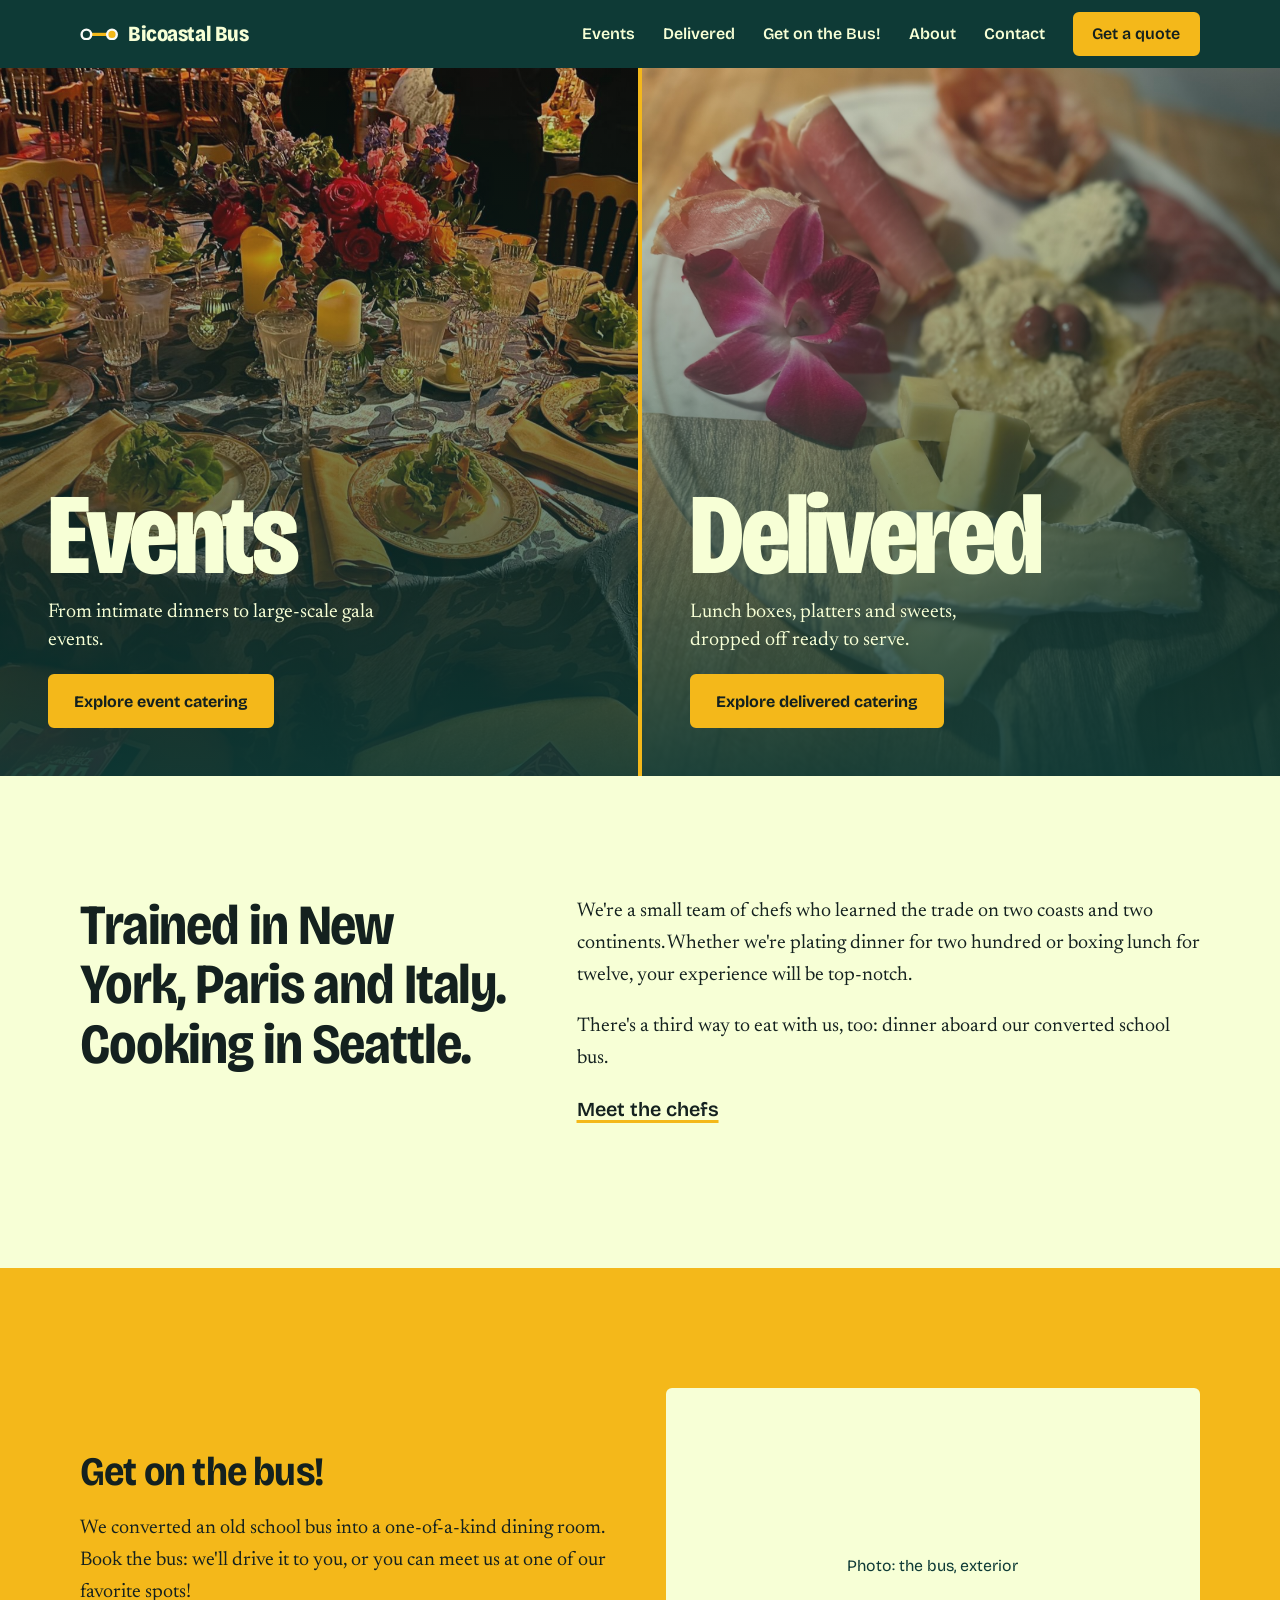
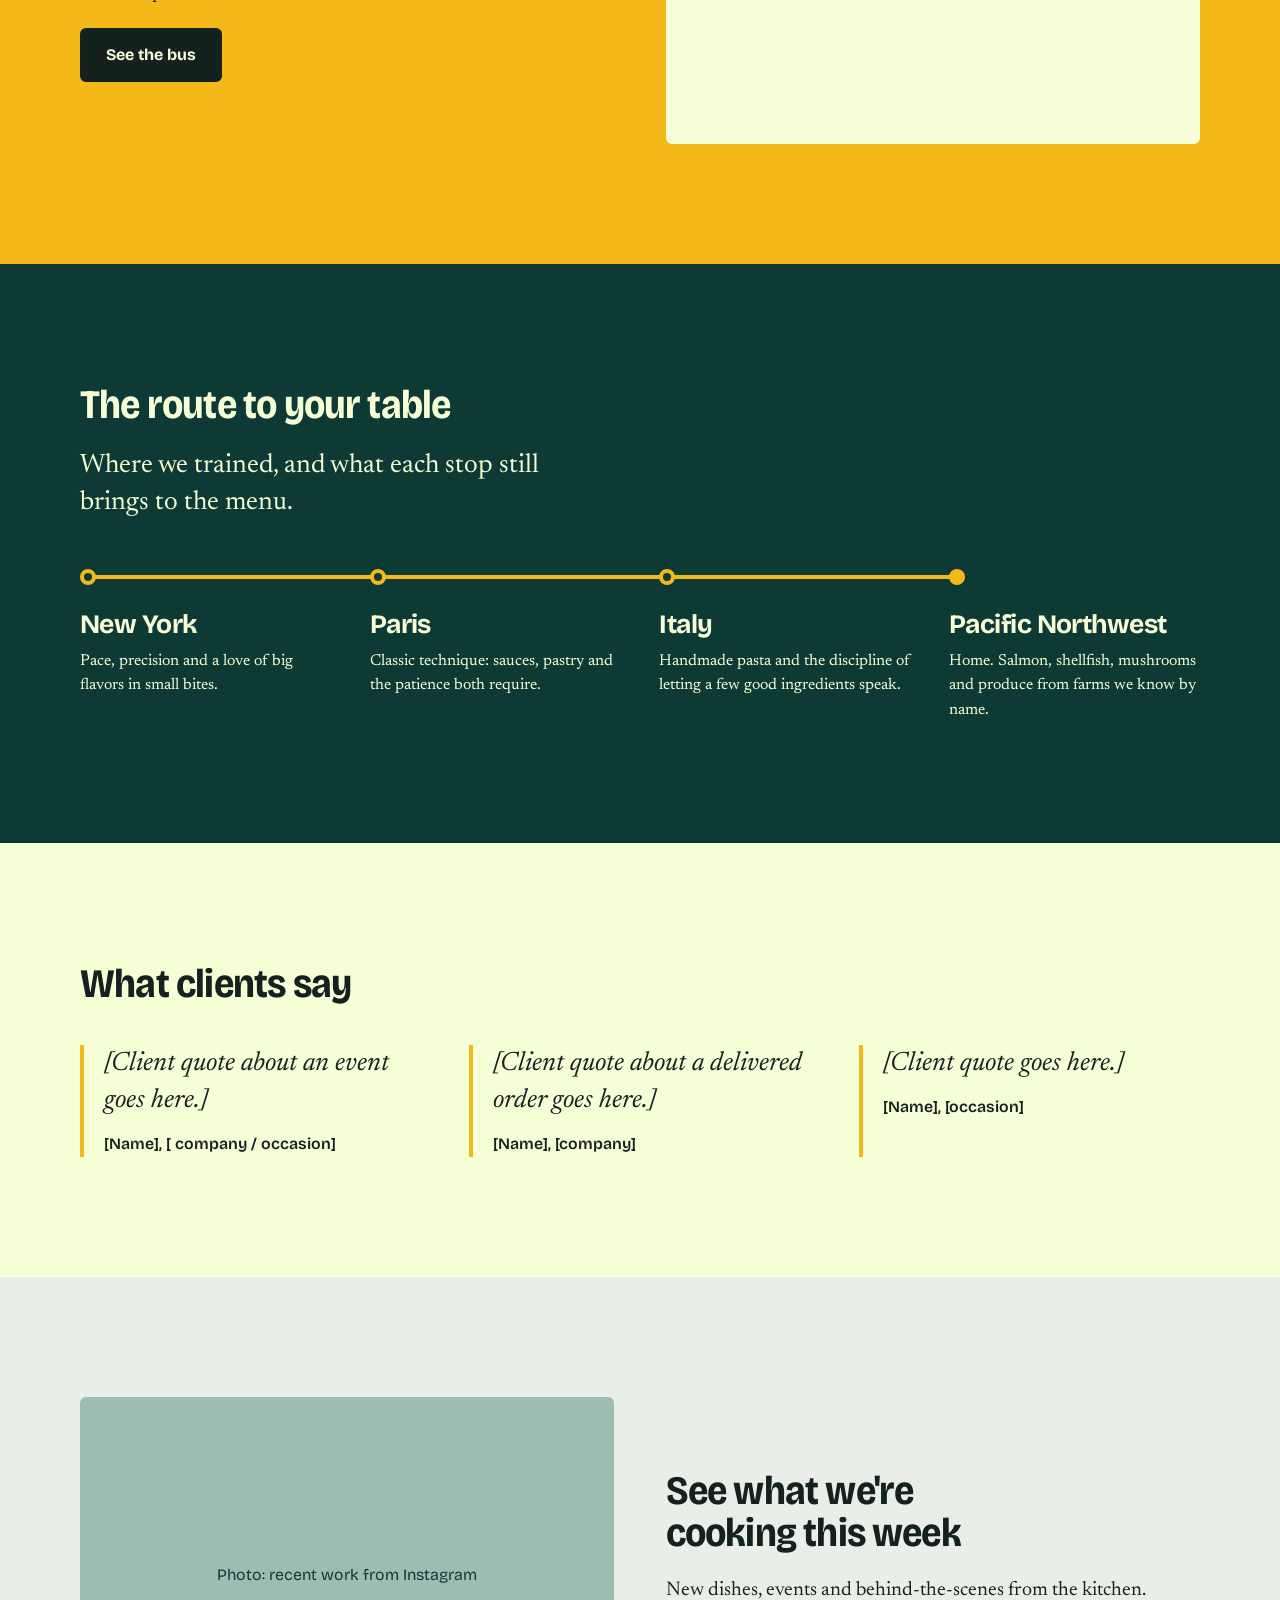
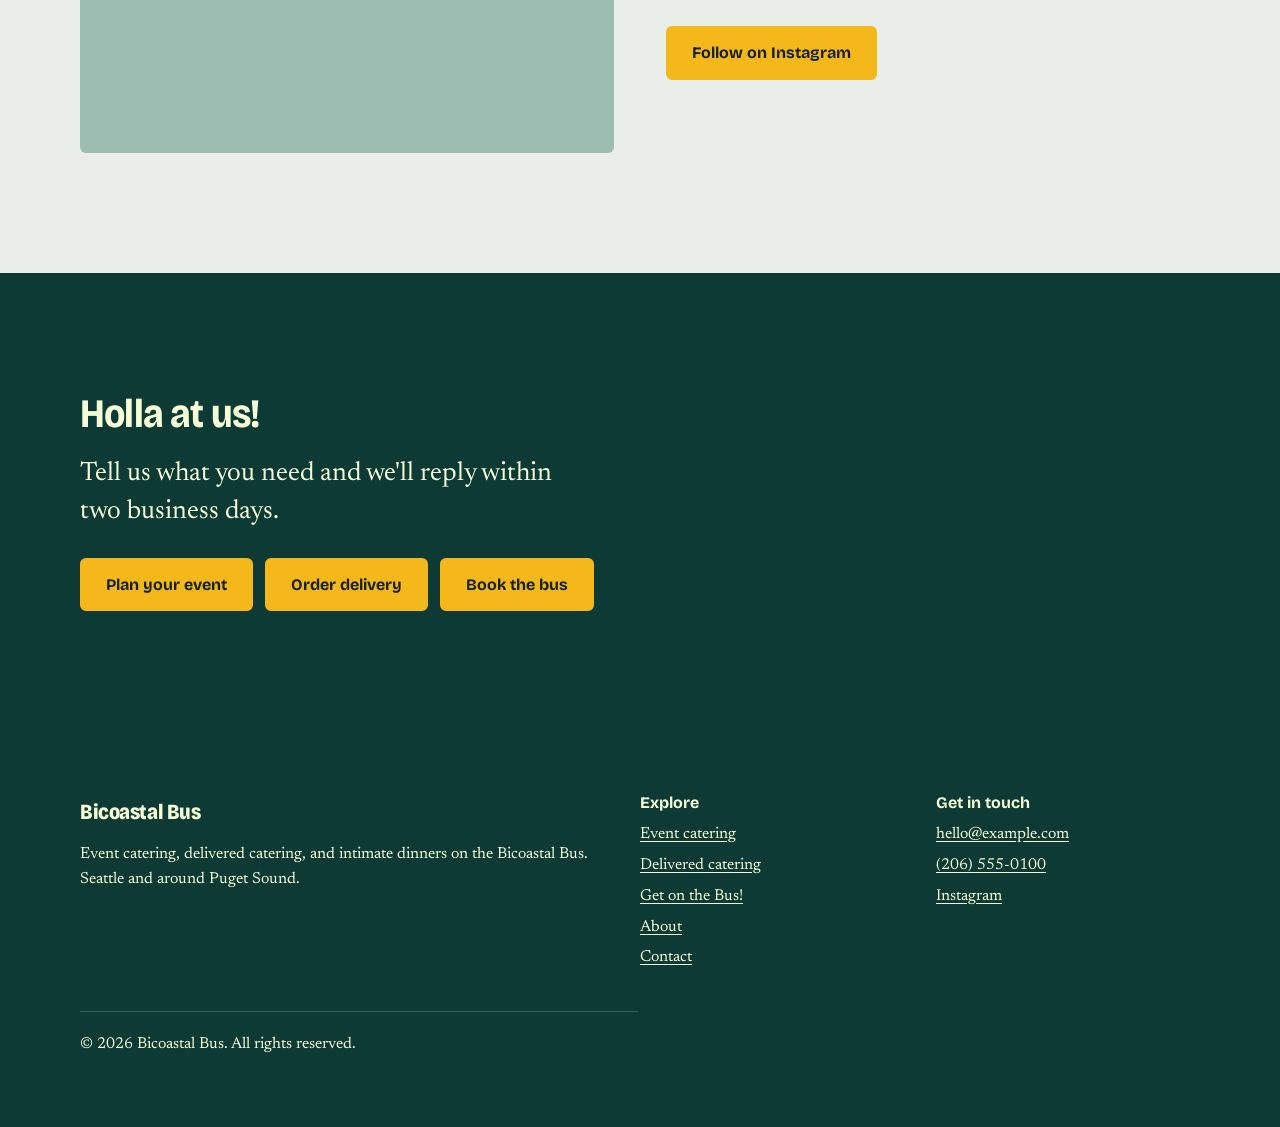
==== commit 8e816533: "revise photo and link" ====
--- a/index.html
+++ b/index.html
@@ -60,7 +60,7 @@
          since the crop changes with the viewport). -->
     <div class="hero-split">
       <a class="hero-split__panel" href="events.html">
-        <img src="images/plated.jpeg" alt="" width="1600" height="1200" fetchpriority="high">
+        <img src="images/gala.jpg" alt="gala dinner" width="1600" height="1200" fetchpriority="high">
         <span class="hero-split__title">Events</span>
         <span class="hero-split__text">From intimate dinners to large-scale gala events.</span>
          <span class="btn">Explore event catering</span>
